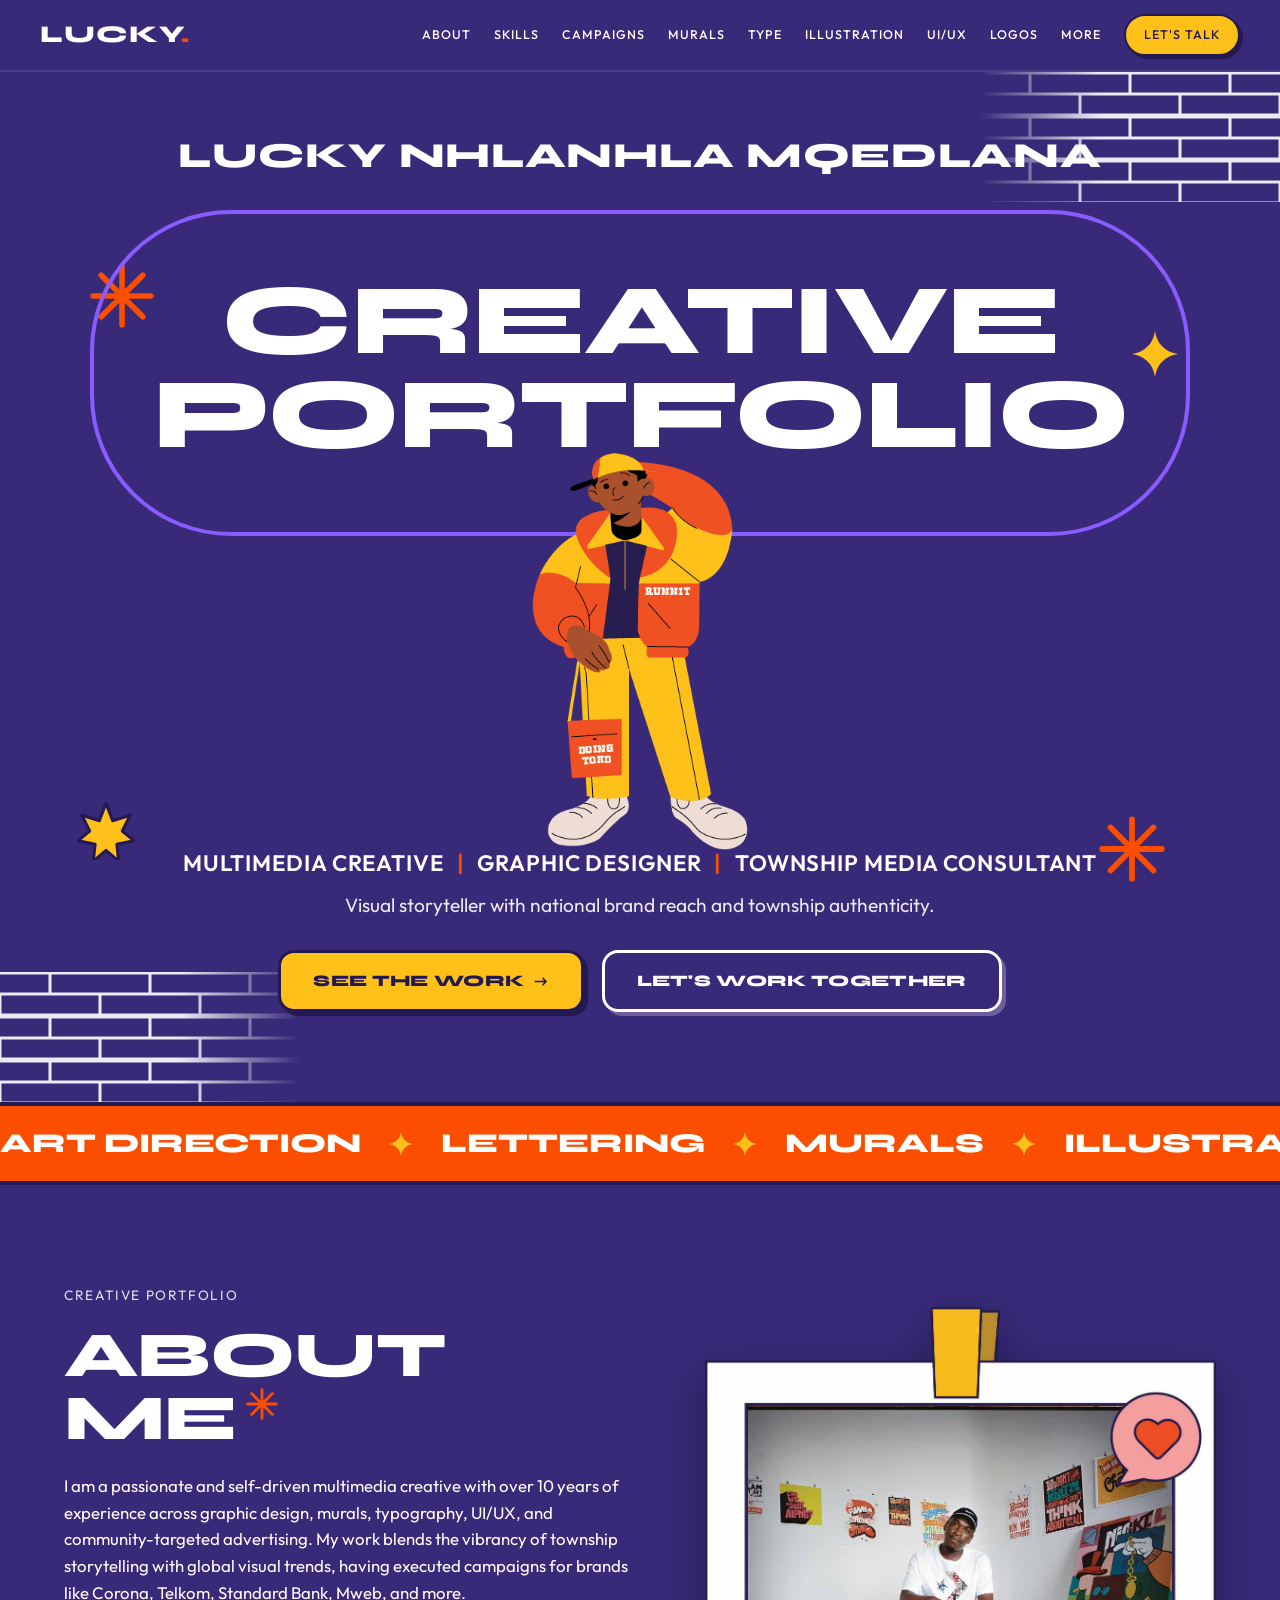
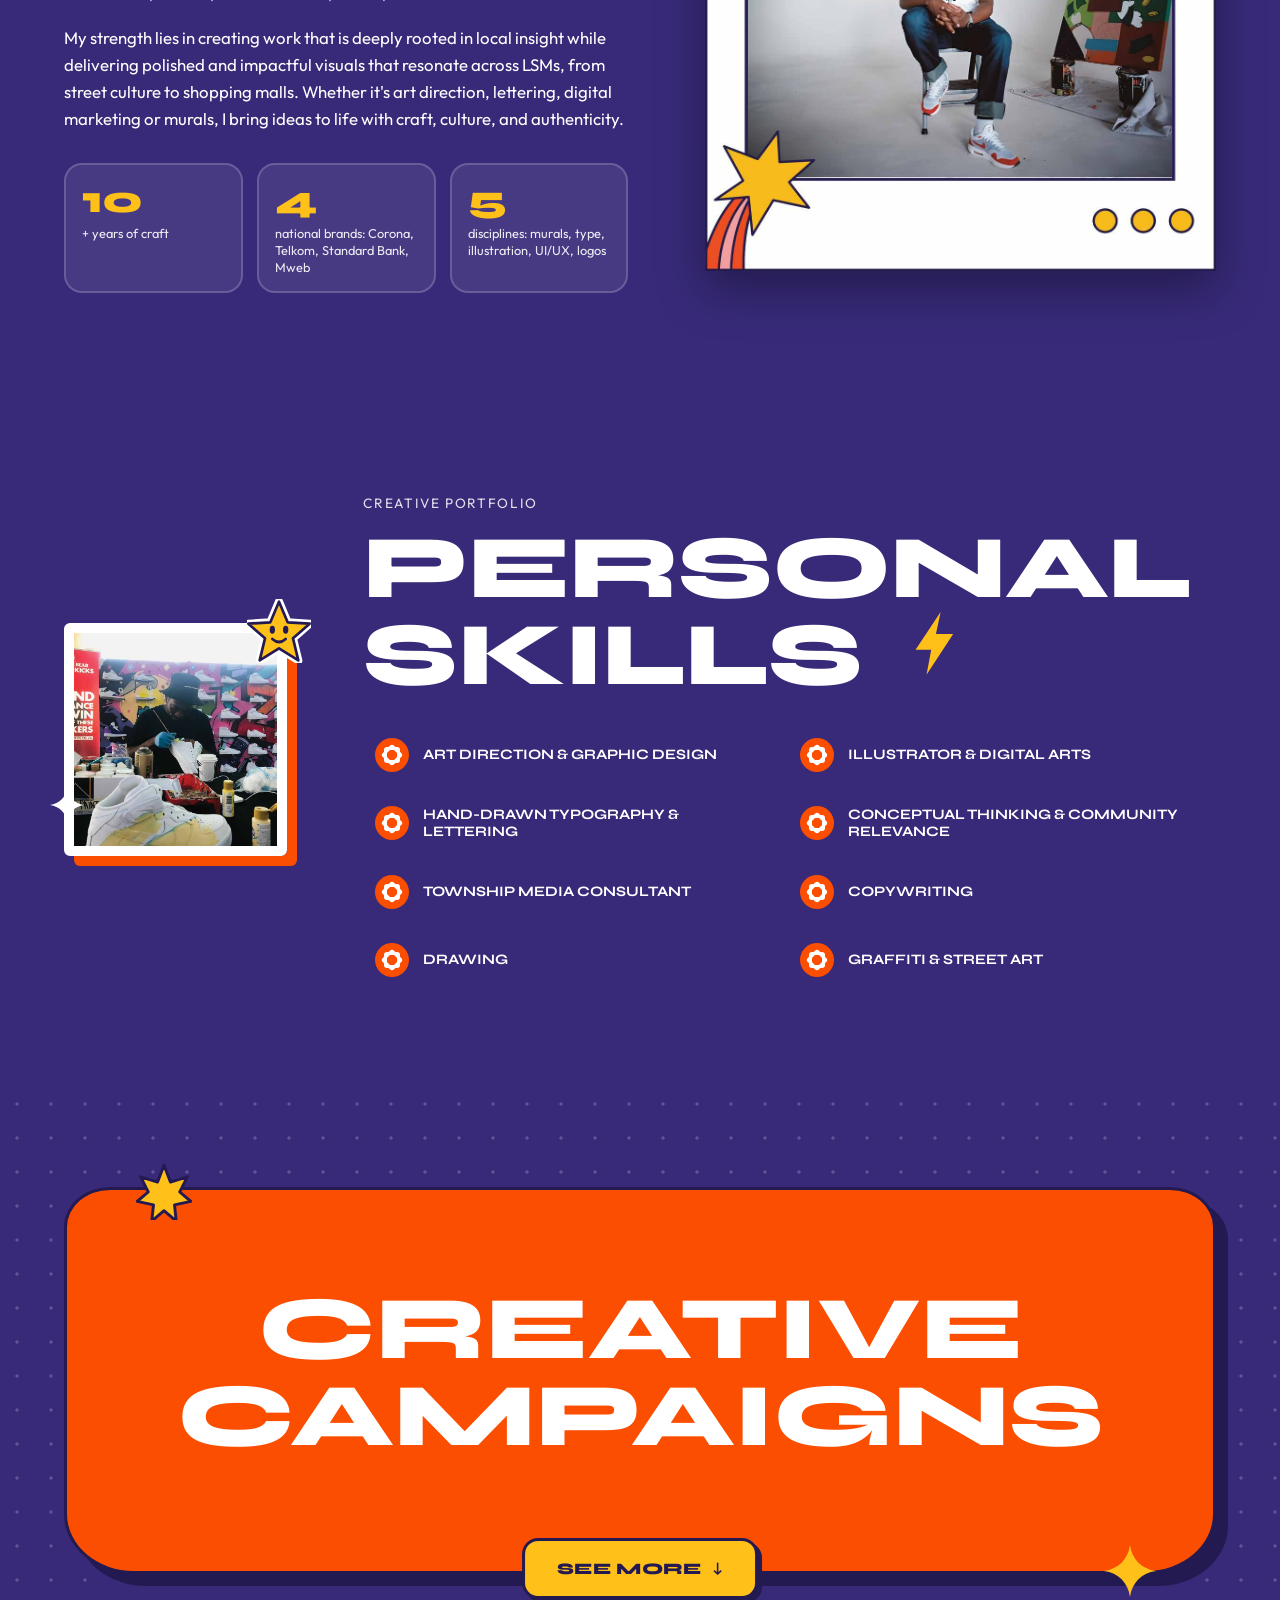
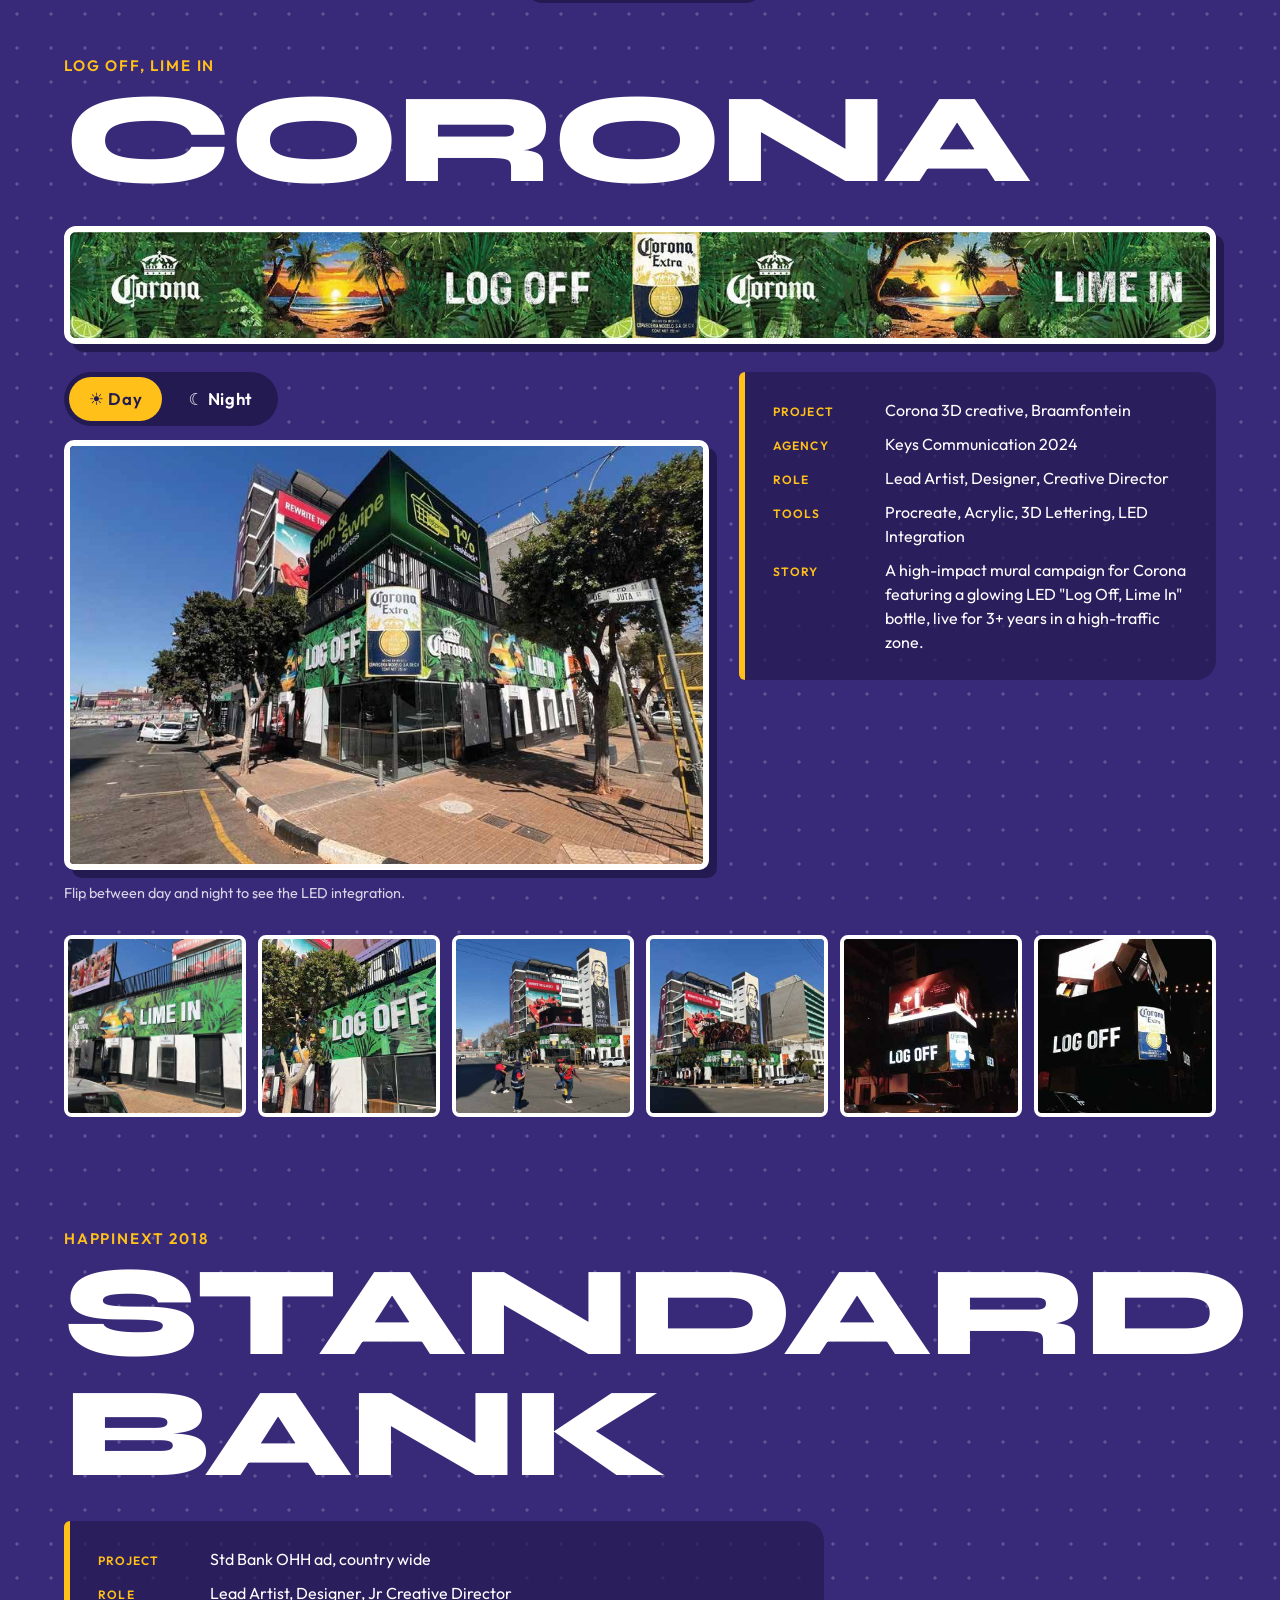
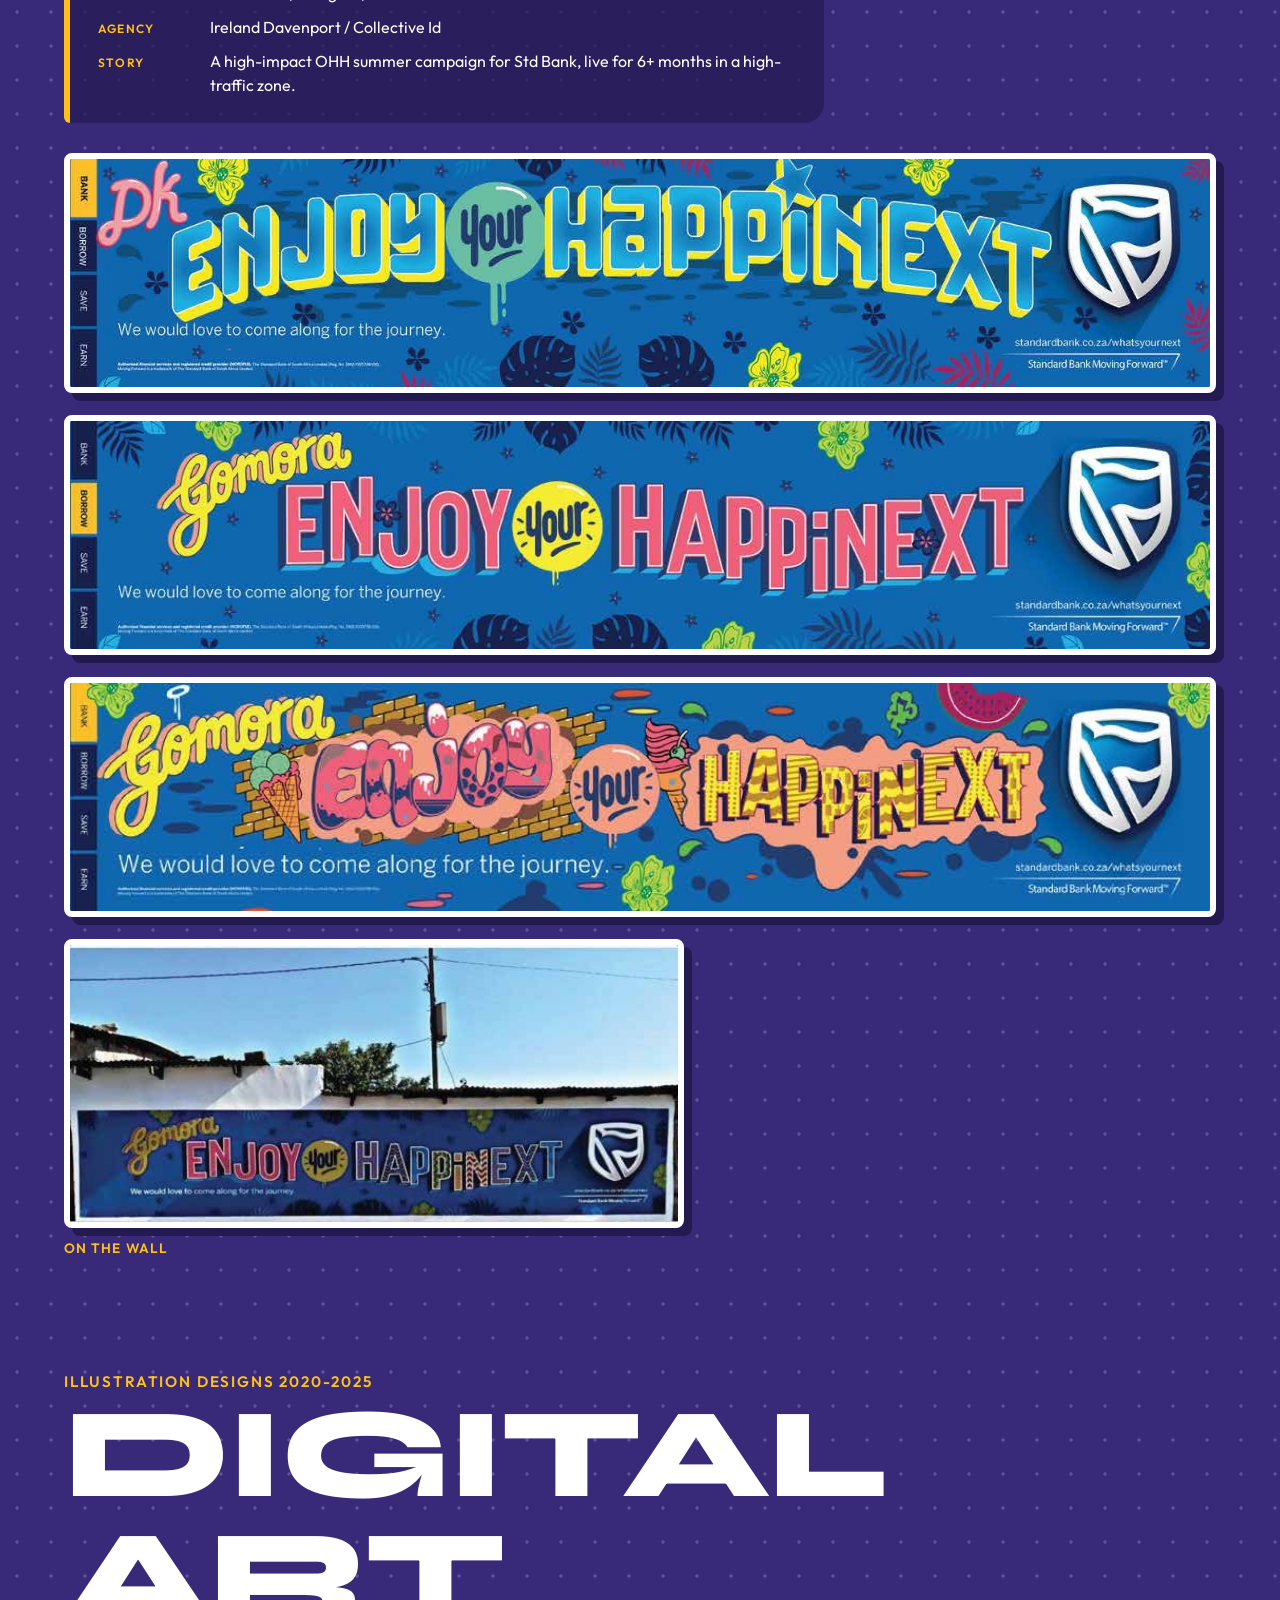
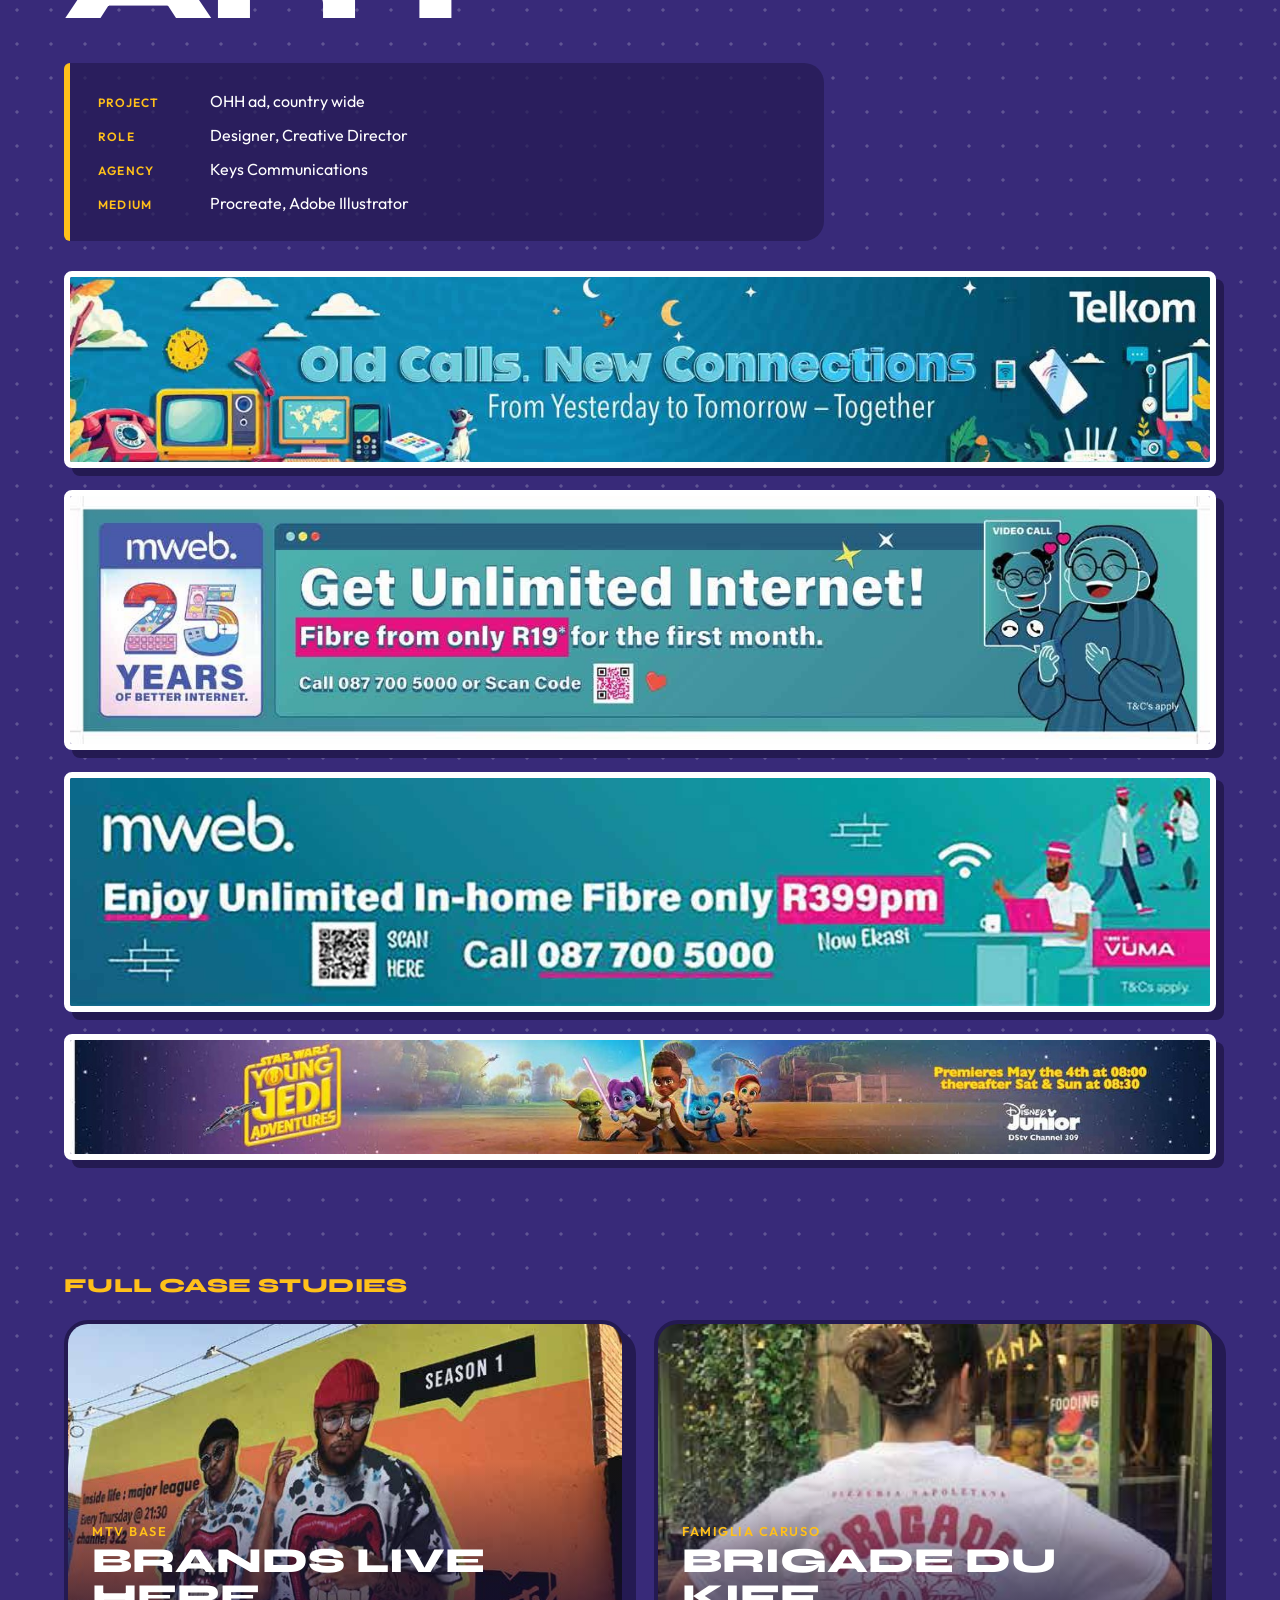
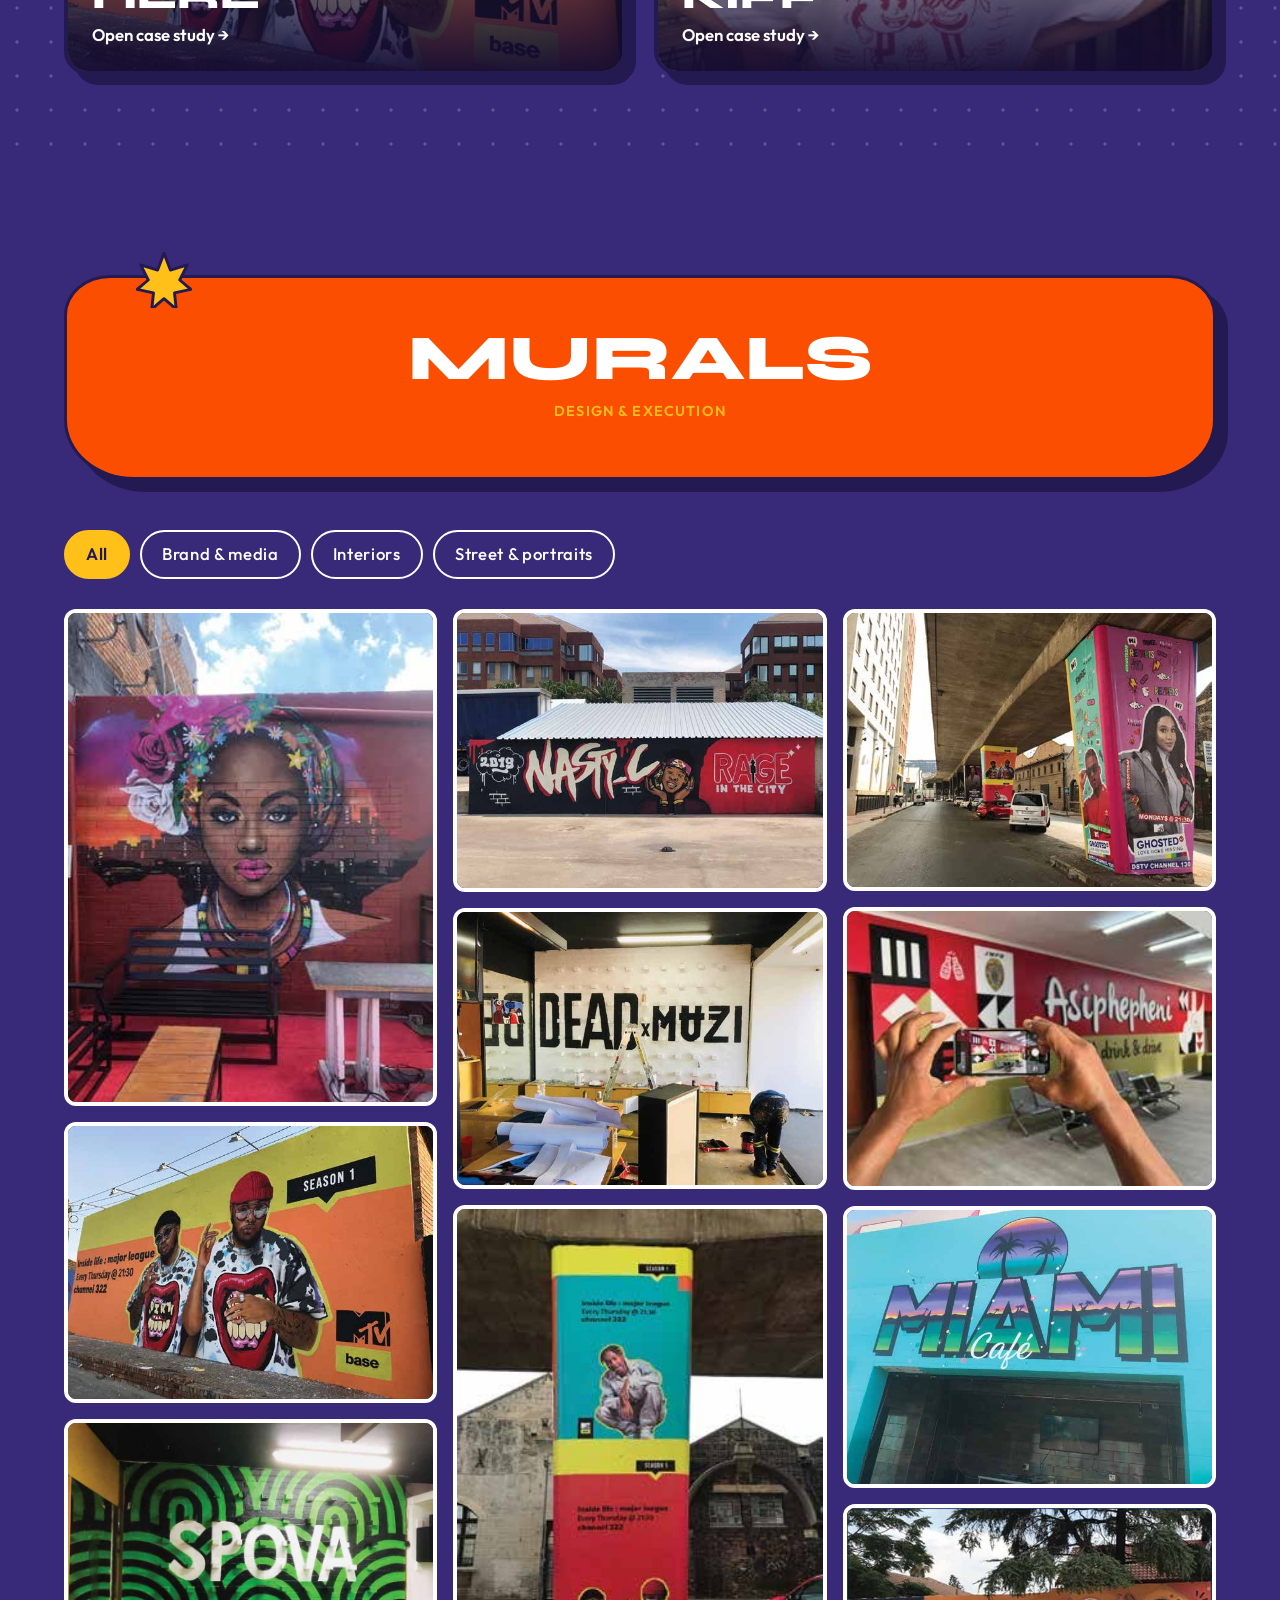
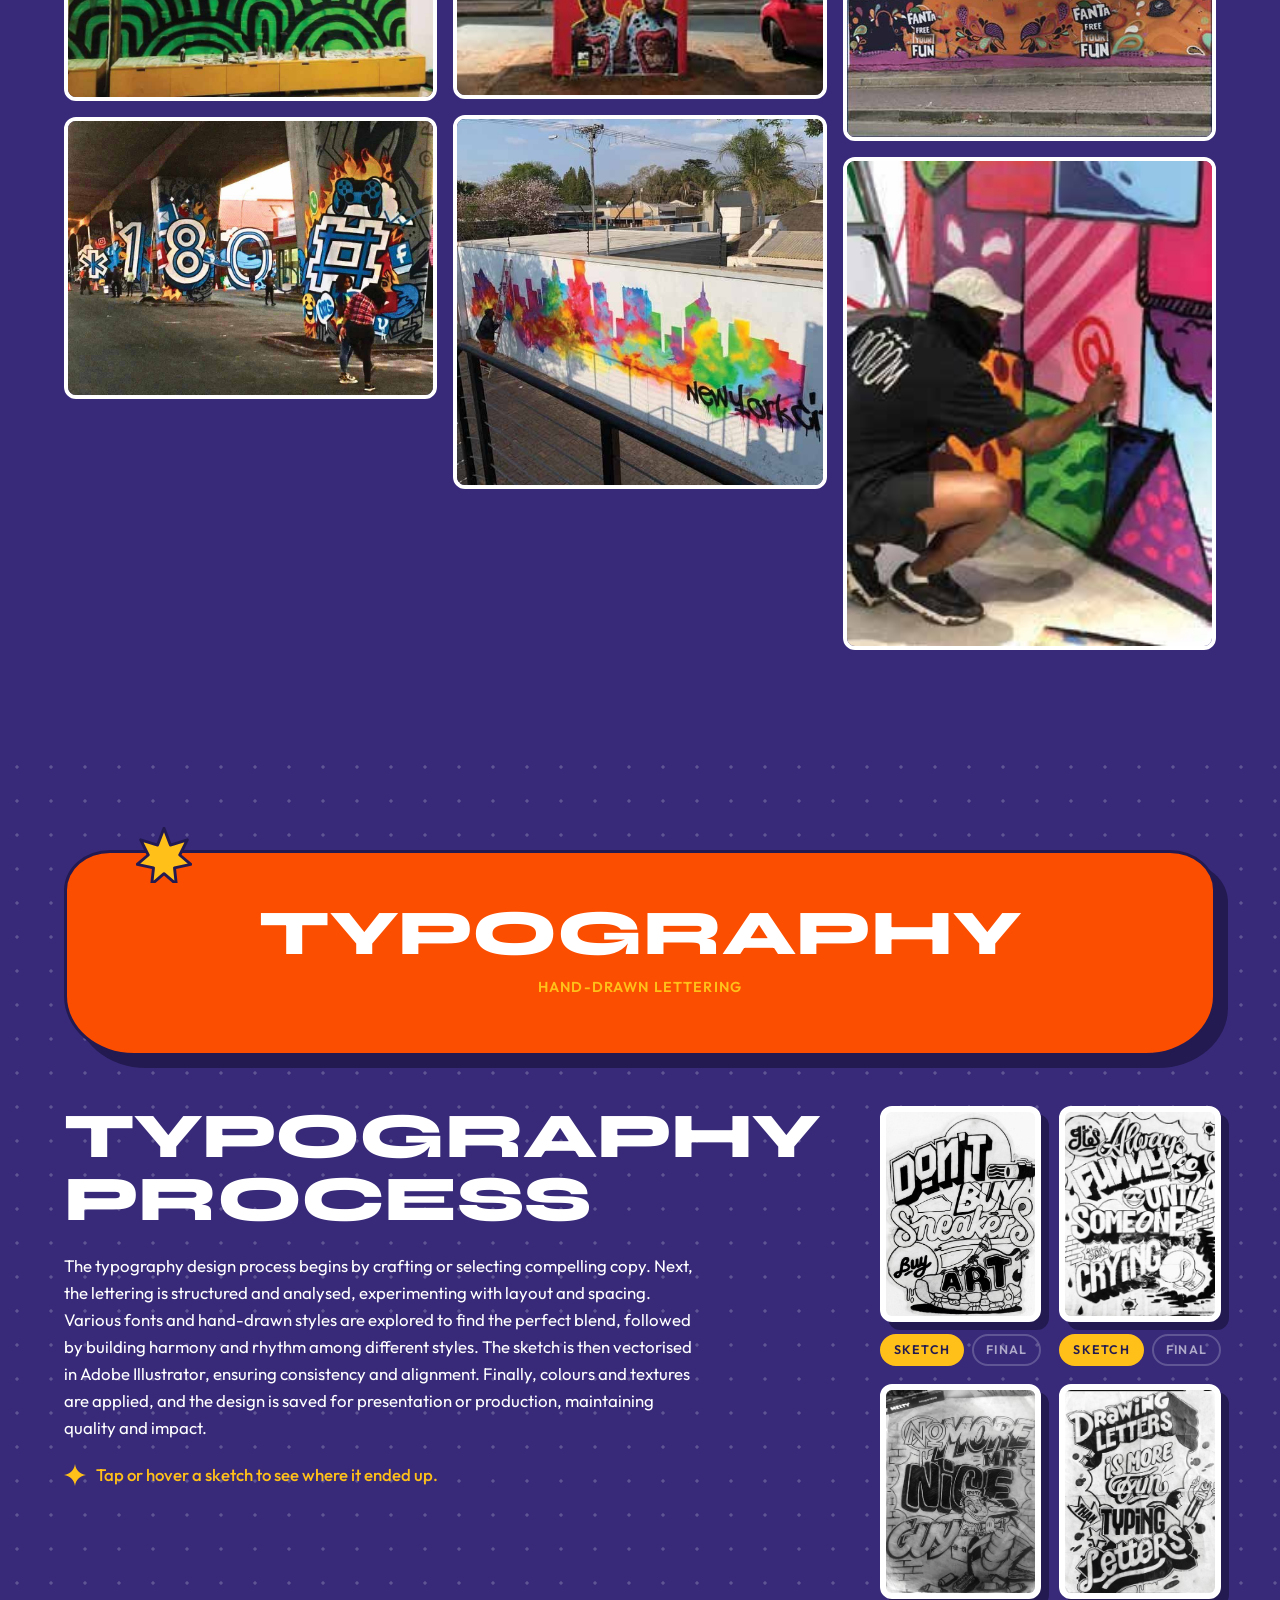
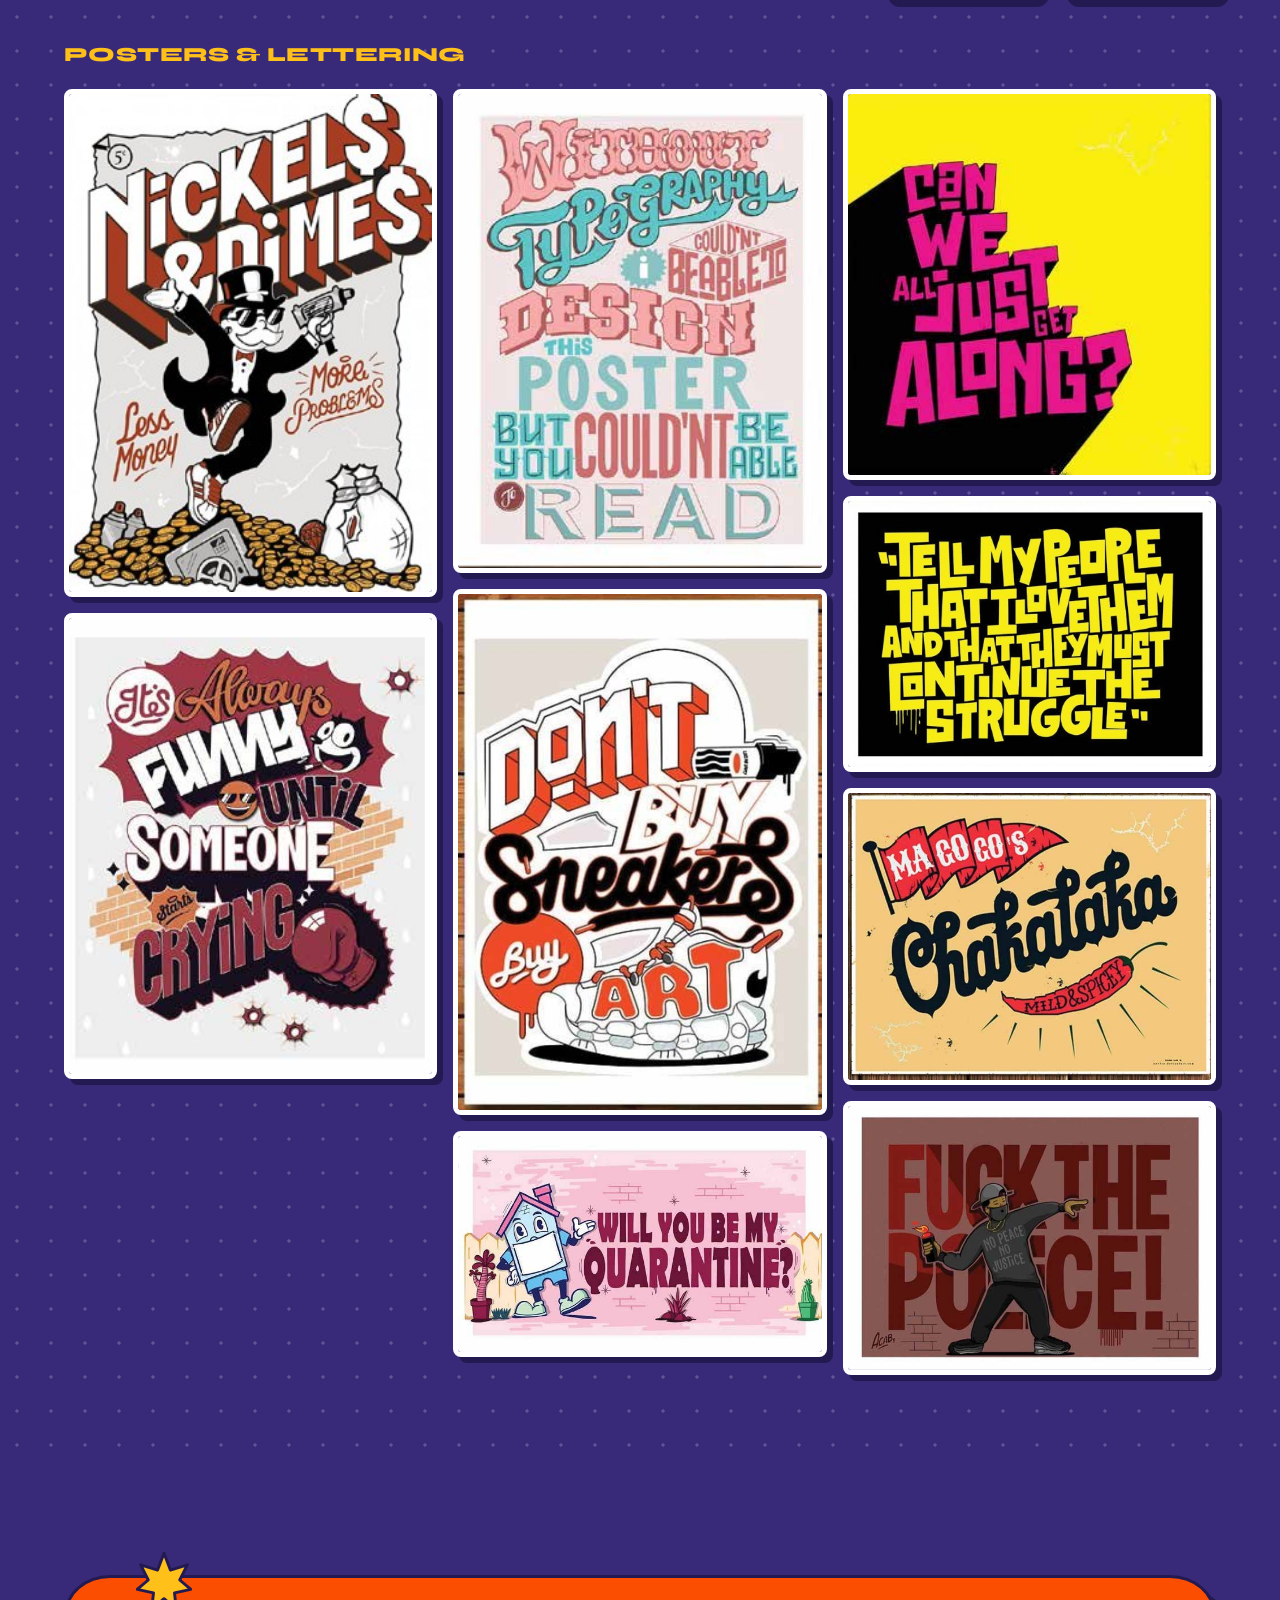
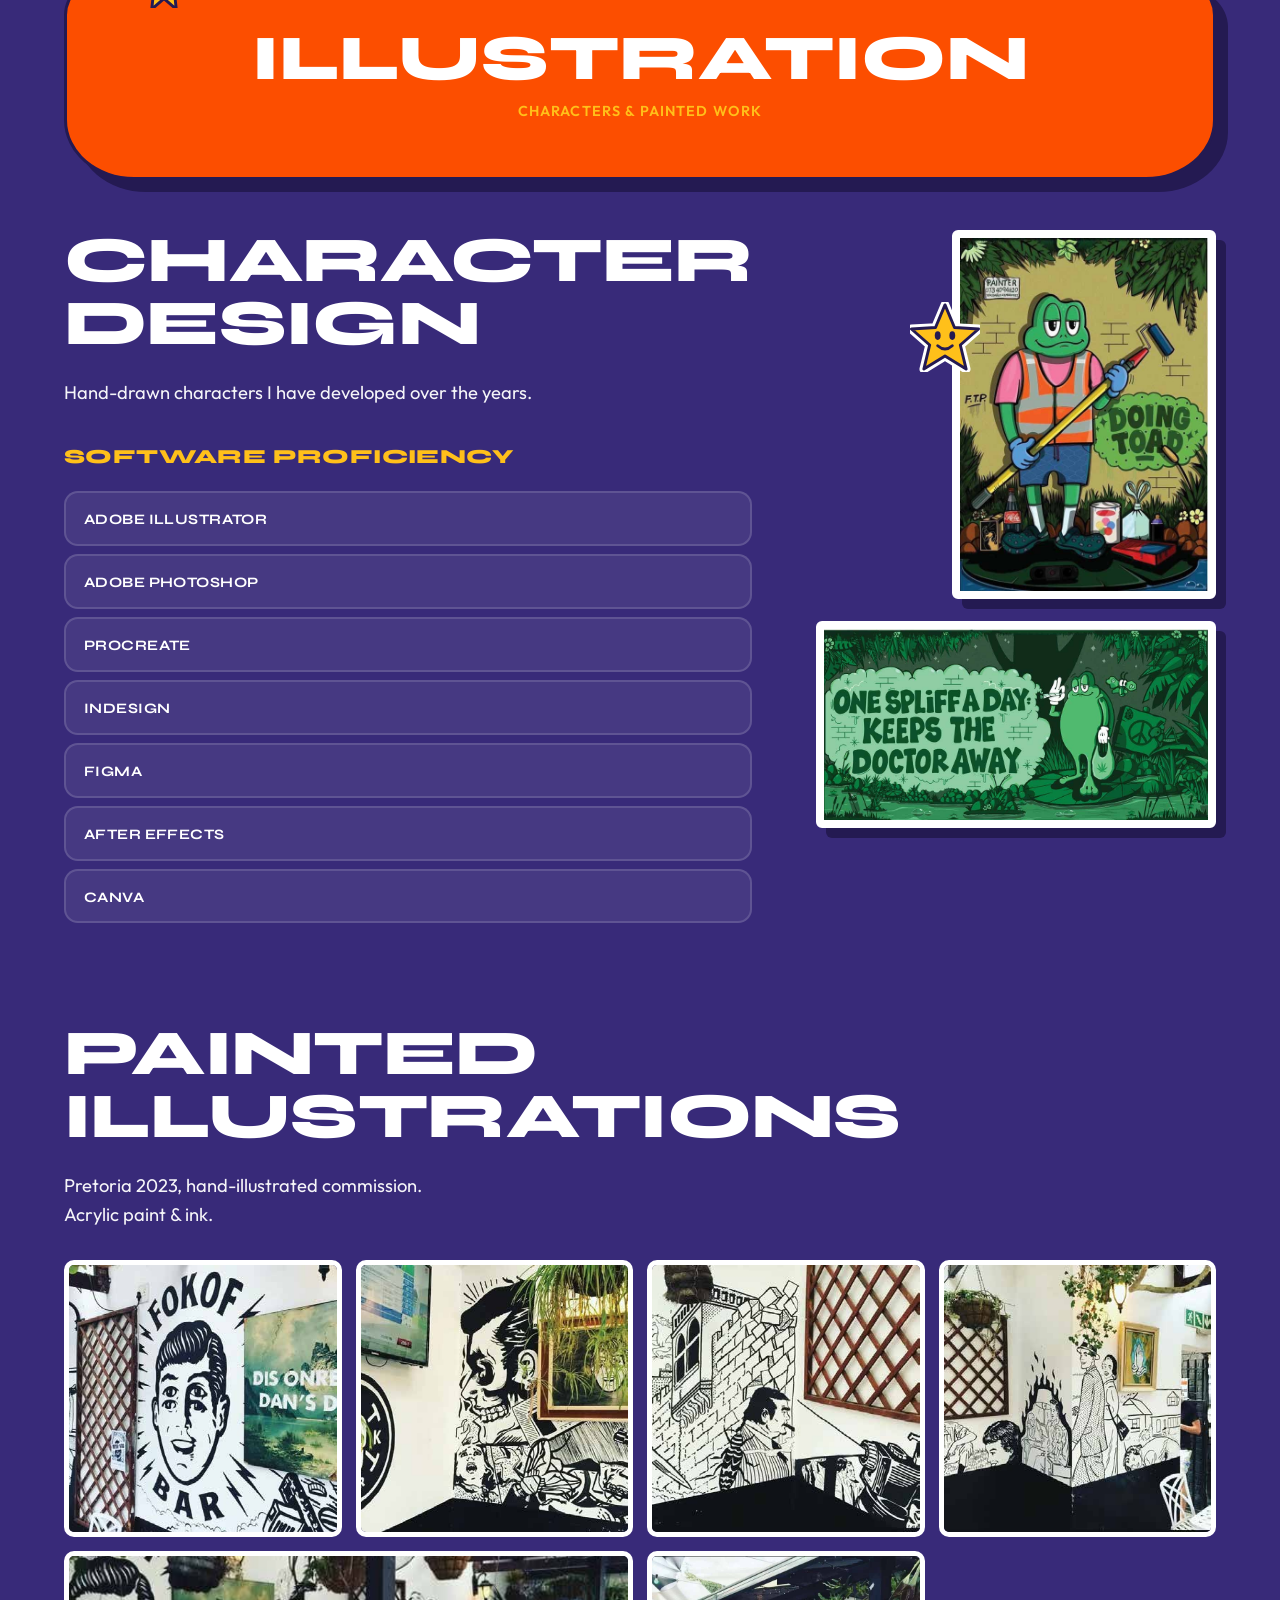
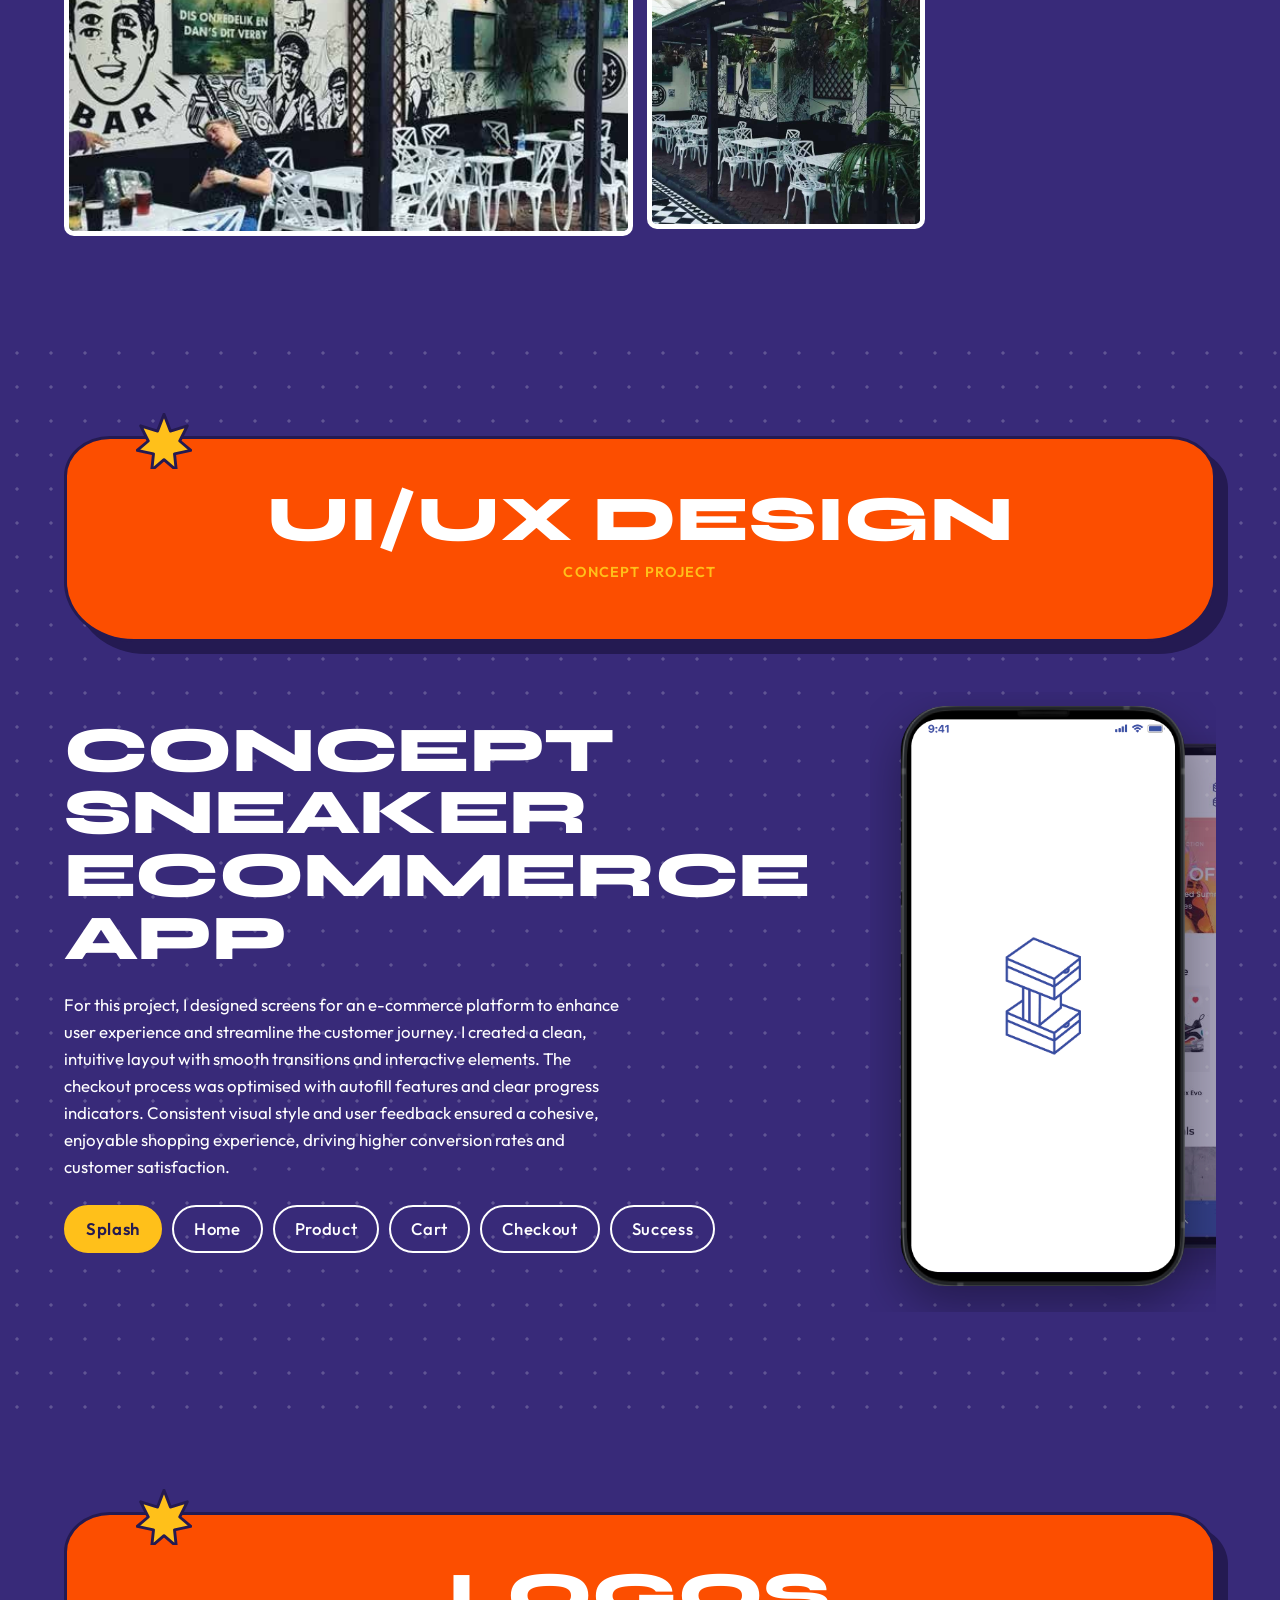
==== index.html @ 307e3714 "Lucky Portflio Redesign" ====
<!DOCTYPE html>
<html lang="en">
<head>
  <meta charset="UTF-8">
  <meta name="viewport" content="width=device-width, initial-scale=1.0">
  <title>Lucky Nhlanhla Mqedlana | Creative Portfolio</title>
  <meta name="description" content="Multimedia creative, graphic designer and township media consultant. Murals, lettering, illustration, UI/UX and national campaigns for Corona, Standard Bank, Telkom, Mweb and MTV Base.">
  <link rel="preconnect" href="https://fonts.googleapis.com">
  <link rel="preconnect" href="https://fonts.gstatic.com" crossorigin>
  <link href="https://fonts.googleapis.com/css2?family=Outfit:wght@300;400;500;600&family=Syne:wght@700;800&display=swap" rel="stylesheet">
  <link rel="stylesheet" href="style.css">
  <script src="script.js" defer></script>
</head>
<body>

  <!-- decorative shapes, reused with <use> -->
  <svg width="0" height="0" style="position:absolute" aria-hidden="true" focusable="false">
    <symbol id="i-spark" viewBox="0 0 40 40"><path d="M20 0c1.5 11 9 18.5 20 20-11 1.5-18.5 9-20 20-1.5-11-9-18.5-20-20C11 18.5 18.5 11 20 0Z"/></symbol>
    <symbol id="i-aster" viewBox="0 0 40 40"><path d="M20 2v36M2 20h36M7 7l26 26M33 7 7 33" fill="none" stroke="currentColor" stroke-width="3.5" stroke-linecap="round"/></symbol>
    <symbol id="i-burst" viewBox="0 0 48 48"><path d="m24 1 5.500 14.500L44 11l-6.500 13L47 32l-14 3 1.500 14L24 40l-10.500 9L15 35 1 32l9.500-8L4 11l14.500 4.500Z" stroke="#241a52" stroke-width="2.500" stroke-linejoin="round"/></symbol>
    <symbol id="i-star" viewBox="0 0 48 48">
      <polygon points="24,2 30.500,17.500 47,18.500 34.500,29.500 38.500,46 24,37 9.500,46 13.500,29.500 1,18.500 17.500,17.500" fill="#fff" stroke="#fff" stroke-width="6" stroke-linejoin="round"/>
      <polygon points="24,2 30.500,17.500 47,18.500 34.500,29.500 38.500,46 24,37 9.500,46 13.500,29.500 1,18.500 17.500,17.500" fill="#ffc01a" stroke="#241a52" stroke-width="2" stroke-linejoin="round"/>
      <ellipse cx="19" cy="23" rx="2" ry="3" fill="#241a52"/><ellipse cx="29" cy="23" rx="2" ry="3" fill="#241a52"/>
      <path d="M19 30q5 4.500 10 0" fill="none" stroke="#241a52" stroke-width="2" stroke-linecap="round"/>
    </symbol>
  </svg>

  <a class="skip" href="#about">Skip to content</a>

  <!-- NAV -->
  <header class="nav" id="nav">
    <a class="brand" href="#top" aria-label="Lucky Mqedlana, back to top">LUCKY<span>.</span></a>
    <button class="burger" type="button" aria-label="Menu" aria-expanded="false" aria-controls="menu"><span></span><span></span><span></span></button>
    <nav id="menu" class="menu" aria-label="Sections">
      <a href="#about">About</a>
      <a href="#skills">Skills</a>
      <a href="#campaigns">Campaigns</a>
      <a href="#murals">Murals</a>
      <a href="#typography">Type</a>
      <a href="#illustration">Illustration</a>
      <a href="#ui">UI/UX</a>
      <a href="#logos">Logos</a>
      <a href="#more">More</a>
      <a class="menu-cta" href="#contact">Let's talk</a>
    </nav>
  </header>

  <main>

    <!-- HERO -->
    <section class="hero bricks-bg" id="top">
      <svg class="deco d-aster" style="color:#fc4e00"><use href="#i-aster"/></svg>
      <svg class="deco d-spark" style="color:#ffc01a"><use href="#i-spark"/></svg>
      <svg class="deco d-burst" style="color:#ffc01a"><use href="#i-burst"/></svg>
      <svg class="deco d-aster2" style="color:#fc4e00"><use href="#i-aster"/></svg>

      <p class="hero-name">Lucky Nhlanhla Mqedlana</p>

      <div class="hero-pill">
        <h1>Creative<br>Portfolio</h1>
        <img width="285" height="526" class="hero-char" src="images/hero-character.png" alt="Illustrated character in a yellow and orange jacket">
      </div>

      <p class="hero-sub">Multimedia Creative <i>|</i> Graphic Designer <i>|</i> Township Media Consultant</p>
      <p class="hero-sub2">Visual storyteller with national brand reach and township authenticity.</p>
      <div class="hero-cta">
        <a class="btn btn-yellow" href="#campaigns">See the work <b>&rarr;</b></a>
        <a class="btn btn-ghost" href="#contact">Let's work together</a>
      </div>
    </section>

    <!-- MARQUEE -->
    <div class="marquee" aria-hidden="true">
      <div class="marquee-track">
        <span>Art direction</span><svg><use href="#i-spark"/></svg>
        <span>Lettering</span><svg><use href="#i-spark"/></svg>
        <span>Murals</span><svg><use href="#i-spark"/></svg>
        <span>Illustration</span><svg><use href="#i-spark"/></svg>
        <span>UI/UX</span><svg><use href="#i-spark"/></svg>
        <span>Graffiti &amp; street art</span><svg><use href="#i-spark"/></svg>
        <span>Copywriting</span><svg><use href="#i-spark"/></svg>
        <span>Art direction</span><svg><use href="#i-spark"/></svg>
        <span>Lettering</span><svg><use href="#i-spark"/></svg>
        <span>Murals</span><svg><use href="#i-spark"/></svg>
        <span>Illustration</span><svg><use href="#i-spark"/></svg>
        <span>UI/UX</span><svg><use href="#i-spark"/></svg>
        <span>Graffiti &amp; street art</span><svg><use href="#i-spark"/></svg>
        <span>Copywriting</span><svg><use href="#i-spark"/></svg>
      </div>
    </div>

    <!-- ABOUT -->
    <section class="section about" id="about">
      <div class="wrap about-grid">
        <div class="about-text reveal-item">
          <p class="eyebrow">Creative portfolio</p>
          <h2 class="title">About me<svg class="inline-deco"><use href="#i-aster"/></svg></h2>
          <p>I am a passionate and self-driven multimedia creative with over 10 years of experience across graphic design, murals, typography, UI/UX, and community-targeted advertising. My work blends the vibrancy of township storytelling with global visual trends, having executed campaigns for brands like Corona, Telkom, Standard Bank, Mweb, and more.</p>
          <p>My strength lies in creating work that is deeply rooted in local insight while delivering polished and impactful visuals that resonate across LSMs, from street culture to shopping malls. Whether it's art direction, lettering, digital marketing or murals, I bring ideas to life with craft, culture, and authenticity.</p>

          <ul class="stats">
            <li><b data-count="10">10</b><span>+ years of craft</span></li>
            <li><b>4</b><span>national brands: Corona, Telkom, Standard Bank, Mweb</span></li>
            <li><b>5</b><span>disciplines: murals, type, illustration, UI/UX, logos</span></li>
          </ul>
        </div>

        <figure class="polaroid reveal-item">
          <img width="1058" height="785" class="polaroid-photo zoom" src="images/about-portrait.jpg" alt="Lucky seated in his studio with lettering posters on the wall">
          <img width="1087" height="1200" class="polaroid-frame" src="images/about-frame.png" alt="">
        </figure>
      </div>
    </section>

    <!-- SKILLS -->
    <section class="section skills" id="skills">
      <div class="wrap skills-grid">
        <figure class="skills-photo reveal-item">
          <img width="991" height="743" class="zoom" src="images/skills-painting.jpg" alt="Lucky hand-painting a sneaker at a live activation">
          <svg class="deco s1" style="color:#ffc01a"><use href="#i-star"/></svg>
          <svg class="deco s2" style="color:#fff"><use href="#i-spark"/></svg>
        </figure>

        <div class="reveal-item">
          <p class="eyebrow">Creative portfolio</p>
          <h2 class="title big">Personal<br>skills <svg class="inline-deco bolt" viewBox="0 0 40 40"><path d="M24 0 8 24h10l-3 16 17-26H21Z" fill="#ffc01a"/></svg></h2>
          <ul class="skill-list">
            <li><span class="dot"></span>Art direction &amp; graphic design</li>
            <li><span class="dot"></span>Illustrator &amp; digital arts</li>
            <li><span class="dot"></span>Hand-drawn typography &amp; lettering</li>
            <li><span class="dot"></span>Conceptual thinking &amp; community relevance</li>
            <li><span class="dot"></span>Township media consultant</li>
            <li><span class="dot"></span>Copywriting</li>
            <li><span class="dot"></span>Drawing</li>
            <li><span class="dot"></span>Graffiti &amp; street art</li>
          </ul>
        </div>
      </div>
    </section>

    <!-- CAMPAIGNS -->
    <section class="section campaigns dots-bg" id="campaigns">
      <div class="wrap">
        <div class="banner reveal-item">
          <svg class="deco b1" style="color:#ffc01a"><use href="#i-burst"/></svg>
          <h2>Creative<br>campaigns</h2>
          <a class="btn btn-yellow" href="#corona">See more <b>&darr;</b></a>
          <svg class="deco b2" style="color:#ffc01a"><use href="#i-spark"/></svg>
        </div>

        <!-- CORONA -->
        <article class="case" id="corona" data-group="corona">
          <div class="case-head reveal-item">
            <p class="kicker">Log off, lime in</p>
            <h3 class="case-title">Corona</h3>
          </div>

          <figure class="strip reveal-item"><img width="1600" height="148" class="zoom" src="images/corona-banner.jpg" alt="Corona 'Log off, Lime in' mural artwork"></figure>

          <div class="case-body">
            <div class="daynight reveal-item">
              <div class="dn-controls" role="group" aria-label="Time of day">
                <button type="button" class="dn-btn active" data-mode="day" aria-pressed="true">&#9728; Day</button>
                <button type="button" class="dn-btn" data-mode="night" aria-pressed="false">&#9790; Night</button>
              </div>
              <div class="dn-stage">
                <img width="800" height="600" class="dn-img on zoom" data-mode="day" src="images/corona-day-corner.jpg" alt="Corona wrap on the Braamfontein corner by day">
                <img width="1067" height="550" class="dn-img zoom" data-mode="night" src="images/corona-night.jpg" alt="The same corner at night with the glowing LED bottle">
              </div>
              <p class="dn-hint">Flip between day and night to see the LED integration.</p>
            </div>

            <dl class="meta reveal-item">
              <dt>Project</dt><dd>Corona 3D creative, Braamfontein</dd>
              <dt>Agency</dt><dd>Keys Communication 2024</dd>
              <dt>Role</dt><dd>Lead Artist, Designer, Creative Director</dd>
              <dt>Tools</dt><dd>Procreate, Acrylic, 3D Lettering, LED Integration</dd>
              <dt>Story</dt><dd>A high-impact mural campaign for Corona featuring a glowing LED "Log Off, Lime In" bottle, live for 3+ years in a high-traffic zone.</dd>
            </dl>
          </div>

          <div class="thumbs reveal-item">
            <img width="509" height="382" class="zoom" src="images/corona-lime-in.jpg" alt="Lime In wall detail">
            <img width="349" height="263" class="zoom" src="images/corona-log-off.jpg" alt="Log Off wall detail">
            <img width="640" height="480" class="zoom" src="images/corona-street.jpg" alt="Street view of the Corona building">
            <img width="348" height="261" class="zoom" src="images/corona-corner.jpg" alt="Corona corner from across the street">
            <img width="310" height="404" class="zoom" src="images/corona-led-1.jpg" alt="LED screen at night, Log Off">
            <img width="300" height="400" class="zoom" src="images/corona-led-2.jpg" alt="LED corner at night with Corona Extra bottle">
          </div>
        </article>

        <!-- STANDARD BANK -->
        <article class="case" id="standard-bank" data-group="standard-bank">
          <div class="case-head reveal-item">
            <p class="kicker">HappiNext 2018</p>
            <h3 class="case-title">Standard Bank</h3>
          </div>
          <dl class="meta meta-wide reveal-item">
            <dt>Project</dt><dd>Std Bank OHH ad, country wide</dd>
            <dt>Role</dt><dd>Lead Artist, Designer, Jr Creative Director</dd>
            <dt>Agency</dt><dd>Ireland Davenport / Collective Id</dd>
            <dt>Story</dt><dd>A high-impact OHH summer campaign for Std Bank, live for 6+ months in a high-traffic zone.</dd>
          </dl>
          <div class="stack">
            <figure class="reveal-item"><img width="1418" height="284" class="zoom" src="images/sb-2.jpg" alt="Enjoy your HappiNext, Dk edition"></figure>
            <figure class="reveal-item"><img width="1236" height="247" class="zoom" src="images/sb-1.jpg" alt="Enjoy your HappiNext, Gomora edition"></figure>
            <figure class="reveal-item"><img width="1081" height="216" class="zoom" src="images/sb-3.jpg" alt="Enjoy your HappiNext, ice cream lettering"></figure>
            <figure class="reveal-item wall"><img width="576" height="263" class="zoom" src="images/sb-wall.jpg" alt="The artwork painted on a township wall"><figcaption>On the wall</figcaption></figure>
          </div>
        </article>

        <!-- DIGITAL ART -->
        <article class="case" id="digital-art" data-group="digital-art">
          <div class="case-head reveal-item">
            <p class="kicker">Illustration designs 2020-2025</p>
            <h3 class="case-title">Digital art</h3>
          </div>
          <dl class="meta meta-wide reveal-item">
            <dt>Project</dt><dd>OHH ad, country wide</dd>
            <dt>Role</dt><dd>Designer, Creative Director</dd>
            <dt>Agency</dt><dd>Keys Communications</dd>
            <dt>Medium</dt><dd>Procreate, Adobe Illustrator</dd>
          </dl>
          <div class="stack">
            <figure class="reveal-item"><img width="1387" height="224" class="zoom" src="images/da-telkom.jpg" alt="Telkom: Old Calls. New Connections"></figure>
            <figure class="reveal-item"><img width="1347" height="294" class="zoom" src="images/da-mweb-25.jpg" alt="Mweb 25 years: Get Unlimited Internet"></figure>
            <figure class="reveal-item"><img width="1355" height="271" class="zoom" src="images/da-mweb-399.jpg" alt="Mweb: Enjoy Unlimited In-home Fibre"></figure>
            <figure class="reveal-item"><img width="1600" height="160" class="zoom" src="images/da-jedi.jpg" alt="Star Wars Young Jedi Adventures on Disney Junior"></figure>
          </div>
        </article>

        <!-- CASE STUDY PAGES -->
        <div class="studies" id="case-studies">
          <h3 class="mini-title reveal-item">Full case studies</h3>
          <div class="studies-grid">
            <a class="study reveal-item" href="case-studies/brands-live-here/index.html">
              <img width="574" height="430" src="images/m-mtv-season1.jpg" alt="Inside Life: Major League mural for MTV Base">
              <span class="study-body"><small>MTV Base</small><b>Brands Live Here</b><em>Open case study &rarr;</em></span>
            </a>
            <a class="study reveal-item" href="case-studies/famiglia-caruso/index.html">
              <img width="353" height="472" src="images/misc-brigade-back.jpg" alt="Brigade du Kiff T-shirt design for Famiglia Caruso">
              <span class="study-body"><small>Famiglia Caruso</small><b>Brigade du Kiff</b><em>Open case study &rarr;</em></span>
            </a>
          </div>
        </div>
      </div>
    </section>

    <!-- MURALS -->
    <section class="section murals" id="murals" data-group="murals">
      <div class="wrap">
        <div class="banner banner-sm reveal-item">
          <svg class="deco b1" style="color:#ffc01a"><use href="#i-burst"/></svg>
          <h2>Murals</h2>
          <p class="banner-sub">Design &amp; execution</p>
        </div>

        <div class="filters reveal-item" role="group" aria-label="Filter murals">
          <button type="button" class="chip-btn active" data-filter="all">All</button>
          <button type="button" class="chip-btn" data-filter="brand">Brand &amp; media</button>
          <button type="button" class="chip-btn" data-filter="interior">Interiors</button>
          <button type="button" class="chip-btn" data-filter="street">Street &amp; portraits</button>
        </div>

        <div class="masonry">
          <figure data-cat="street"><img width="324" height="433" class="zoom" src="images/m-portrait.jpg" alt="Portrait mural of a woman with a floral headwrap"><figcaption>Portrait mural</figcaption></figure>
          <figure data-cat="brand"><img width="574" height="430" class="zoom" src="images/m-mtv-season1.jpg" alt="Inside Life: Major League mural for MTV Base"><figcaption>MTV Base, Inside Life</figcaption></figure>
          <figure data-cat="interior"><img width="768" height="576" class="zoom" src="images/m-spova.jpg" alt="SPOVA wall, green arch pattern"><figcaption>SPOVA</figcaption></figure>
          <figure data-cat="street"><img width="1024" height="768" class="zoom" src="images/m-180.jpg" alt="*180# pillar mural under a highway"><figcaption>*180#, pillar mural</figcaption></figure>
          <figure data-cat="brand"><img width="582" height="437" class="zoom" src="images/m-nastyc.jpg" alt="Nasty C, Rage in the City mural 2019"><figcaption>Nasty C, Rage in the City</figcaption></figure>
          <figure data-cat="interior"><img width="591" height="443" class="zoom" src="images/m-deadmuzi.jpg" alt="DEAD x MUZI wall being painted"><figcaption>Dead x Muzi</figcaption></figure>
          <figure data-cat="brand"><img width="285" height="379" class="zoom" src="images/m-mtv-pillar.jpg" alt="MTV Base pillar wrap"><figcaption>MTV Base pillar wrap</figcaption></figure>
          <figure data-cat="street"><img width="576" height="576" class="zoom" src="images/m-newyork.jpg" alt="Colourful New York City skyline mural"><figcaption>New York City skyline</figcaption></figure>
          <figure data-cat="brand"><img width="542" height="406" class="zoom" src="images/m-ghosted-pillar.jpg" alt="Ghosted AF pillar wrap"><figcaption>Ghosted AF pillar wrap</figcaption></figure>
          <figure data-cat="interior"><img width="295" height="222" class="zoom" src="images/m-asiphepheni.jpg" alt="Asiphepheni interior mural being photographed on a phone"><figcaption>Asiphepheni</figcaption></figure>
          <figure data-cat="interior"><img width="602" height="451" class="zoom" src="images/m-miami.jpg" alt="Miami Cafe lettering with a sunset palm gradient"><figcaption>Miami Cafe</figcaption></figure>
          <figure data-cat="brand"><img width="561" height="352" class="zoom" src="images/m-fanta.jpg" alt="Fanta, Free your fun wall mural"><figcaption>Fanta, Free your fun</figcaption></figure>
          <figure data-cat="street"><img width="219" height="291" class="zoom" src="images/m-spraying.jpg" alt="Lucky spray painting a colourful geometric wall"><figcaption>On site</figcaption></figure>
        </div>
      </div>
    </section>

    <!-- TYPOGRAPHY -->
    <section class="section type dots-bg" id="typography" data-group="typography">
      <div class="wrap">
        <div class="banner banner-sm reveal-item">
          <svg class="deco b1" style="color:#ffc01a"><use href="#i-burst"/></svg>
          <h2>Typography</h2>
          <p class="banner-sub">Hand-drawn lettering</p>
        </div>

        <div class="type-intro">
          <div class="reveal-item">
            <h3 class="title">Typography<br>process</h3>
            <p>The typography design process begins by crafting or selecting compelling copy. Next, the lettering is structured and analysed, experimenting with layout and spacing. Various fonts and hand-drawn styles are explored to find the perfect blend, followed by building harmony and rhythm among different styles. The sketch is then vectorised in Adobe Illustrator, ensuring consistency and alignment. Finally, colours and textures are applied, and the design is saved for presentation or production, maintaining quality and impact.</p>
            <p class="hint"><svg class="hint-ico"><use href="#i-spark"/></svg> Tap or hover a sketch to see where it ended up.</p>
          </div>

          <div class="flips">
            <button type="button" class="flip reveal-item" aria-pressed="false" aria-label="Don't buy sneakers, buy art: switch between sketch and final">
              <span class="flip-in">
                <img width="540" height="675" class="front" src="images/t-sketch-sneakers.jpg" alt="Pencil sketch of the Don't buy sneakers lettering">
                <img width="402" height="571" class="back" src="images/p-sneakers.jpg" alt="Finished Don't buy sneakers, buy art poster">
              </span>
              <span class="flip-label"><i>Sketch</i><i>Final</i></span>
            </button>
            <button type="button" class="flip reveal-item" aria-pressed="false" aria-label="It's always funny until someone starts crying: switch between sketch and final">
              <span class="flip-in">
                <img width="404" height="478" class="front" src="images/t-sketch-funny.jpg" alt="Pencil sketch of the It's always funny lettering">
                <img width="302" height="379" class="back" src="images/p-funny.jpg" alt="Finished It's always funny until someone starts crying poster">
              </span>
              <span class="flip-label"><i>Sketch</i><i>Final</i></span>
            </button>
            <figure class="sketch reveal-item"><img width="403" height="493" class="zoom" src="images/t-sketch-nice-guy.jpg" alt="Sketch of the No more Mr Nice Guy lettering"></figure>
            <figure class="sketch reveal-item"><img width="394" height="503" class="zoom" src="images/t-sketch-letters.jpg" alt="Sketch of the Drawing letters is more fun than typing letters lettering"></figure>
          </div>
        </div>

        <h3 class="mini-title reveal-item">Posters &amp; lettering</h3>
        <div class="posters">
          <figure class="reveal-item"><img width="272" height="373" class="zoom" src="images/p-nickels.jpg" alt="Nickels and Dimes poster with a top-hatted character"></figure>
          <figure class="reveal-item"><img width="302" height="379" class="zoom" src="images/p-funny.jpg" alt="It's always funny until someone starts crying poster"></figure>
          <figure class="reveal-item"><img width="304" height="396" class="zoom" src="images/p-without-type.jpg" alt="Without typography I couldn't be able to design this poster"></figure>
          <figure class="reveal-item"><img width="402" height="571" class="zoom" src="images/p-sneakers.jpg" alt="Don't buy sneakers, buy art poster"></figure>
          <figure class="reveal-item wide"><img width="629" height="375" class="zoom" src="images/p-quarantine.jpg" alt="Will you be my quarantine? illustrated house character"></figure>
          <figure class="reveal-item"><img width="358" height="375" class="zoom" src="images/p-get-along.jpg" alt="Can we all just get along? pink lettering on yellow"></figure>
          <figure class="reveal-item wide"><img width="520" height="381" class="zoom" src="images/p-tell-my-people.jpg" alt="Tell my people that I love them and that they must continue the struggle"></figure>
          <figure class="reveal-item wide"><img width="642" height="507" class="zoom" src="images/p-chakalaka.jpg" alt="Ma Go Go's Chakalaka, mild and spicey"></figure>
          <figure class="reveal-item wide"><img width="642" height="466" class="zoom" src="images/p-police.jpg" alt="Protest poster with a masked figure throwing a flaming bottle"></figure>
        </div>
      </div>
    </section>

    <!-- ILLUSTRATION -->
    <section class="section illus" id="illustration" data-group="illustration">
      <div class="wrap">
        <div class="banner banner-sm reveal-item">
          <svg class="deco b1" style="color:#ffc01a"><use href="#i-burst"/></svg>
          <h2>Illustration</h2>
          <p class="banner-sub">Characters &amp; painted work</p>
        </div>

        <div class="char-grid">
          <div class="char-text reveal-item">
            <h3 class="title">Character<br>design</h3>
            <p class="lead">Hand-drawn characters I have developed over the years.</p>

            <h4 class="mini-title">Software proficiency</h4>
            <ul class="soft">
              <li tabindex="0"><b>Adobe Illustrator</b><span>Vector design, brand systems, campaign assets</span></li>
              <li tabindex="0"><b>Adobe Photoshop</b><span>Image editing, mockups, layout compositions</span></li>
              <li tabindex="0"><b>Procreate</b><span>Digital illustration, mural planning, concept sketching</span></li>
              <li tabindex="0"><b>InDesign</b><span>Portfolio layout, print design, structured visual docs</span></li>
              <li tabindex="0"><b>Figma</b><span>UI/UX prototyping, collaborative web/app design workflows</span></li>
              <li tabindex="0"><b>After Effects</b><span>Motion graphics, animated visuals, storyboarding</span></li>
              <li tabindex="0"><b>Canva</b><span>Quick content creation, social media templates</span></li>
            </ul>
          </div>

          <div class="char-art">
            <figure class="reveal-item toad-1"><img width="540" height="768" class="zoom" src="images/toad-painter.jpg" alt="Doing Toad, a frog character in a hi-vis vest holding a paint roller"><svg class="deco t1" style="color:#ffc01a"><use href="#i-star"/></svg></figure>
            <figure class="reveal-item toad-2"><img width="1060" height="528" class="zoom" src="images/toad-spliff.jpg" alt="Green frog character with lettering: One spliff a day keeps the doctor away"></figure>
          </div>
        </div>

        <div class="painted">
          <div class="painted-head reveal-item">
            <h3 class="title">Painted<br>illustrations</h3>
            <p class="lead">Pretoria 2023, hand-illustrated commission.<br>Acrylic paint &amp; ink.</p>
          </div>
          <div class="painted-grid">
            <figure class="reveal-item"><img width="383" height="375" class="zoom" src="images/fokof-bar.jpg" alt="Fokof Bar logo painted on the wall"></figure>
            <figure class="reveal-item"><img width="410" height="406" class="zoom" src="images/fokof-skull.jpg" alt="Black and white painted comic illustration"></figure>
            <figure class="reveal-item"><img width="376" height="375" class="zoom" src="images/fokof-man.jpg" alt="Painted illustration of a man smoking beside a lattice"></figure>
            <figure class="reveal-item"><img width="373" height="375" class="zoom" src="images/fokof-fire.jpg" alt="Painted illustration of figures and flames"></figure>
            <figure class="reveal-item wide"><img width="520" height="520" class="zoom" src="images/fokof-patio.jpg" alt="Fokof Bar patio with painted walls"></figure>
            <figure class="reveal-item"><img width="771" height="766" class="zoom" src="images/fokof-wide.jpg" alt="Wide view of the finished patio walls"></figure>
          </div>
        </div>
      </div>
    </section>

    <!-- UI / UX -->
    <section class="section ui dots-bg" id="ui">
      <div class="wrap">
        <div class="banner banner-sm reveal-item">
          <svg class="deco b1" style="color:#ffc01a"><use href="#i-burst"/></svg>
          <h2>UI/UX design</h2>
          <p class="banner-sub">Concept project</p>
        </div>

        <div class="ui-grid">
          <div class="ui-text reveal-item">
            <h3 class="title">Concept<br>sneaker<br>ecommerce<br>app</h3>
            <p>For this project, I designed screens for an e-commerce platform to enhance user experience and streamline the customer journey. I created a clean, intuitive layout with smooth transitions and interactive elements. The checkout process was optimised with autofill features and clear progress indicators. Consistent visual style and user feedback ensured a cohesive, enjoyable shopping experience, driving higher conversion rates and customer satisfaction.</p>
            <div class="steps-nav" role="tablist" aria-label="App screens">
              <button type="button" role="tab" class="active" data-i="0">Splash</button>
              <button type="button" role="tab" data-i="1">Home</button>
              <button type="button" role="tab" data-i="2">Product</button>
              <button type="button" role="tab" data-i="3">Cart</button>
              <button type="button" role="tab" data-i="4">Checkout</button>
              <button type="button" role="tab" data-i="5">Success</button>
            </div>
          </div>

          <div class="phones" id="phones">
            <img width="404" height="824" class="phone active" data-i="0" src="images/ui-1.png" alt="App splash screen with a box logo">
            <img width="404" height="824" class="phone" data-i="1" src="images/ui-2.png" alt="Home screen with Best of Nike carousel">
            <img width="404" height="824" class="phone" data-i="2" src="images/ui-3.png" alt="Product page with size picker and Add to Cart">
            <img width="404" height="824" class="phone" data-i="3" src="images/ui-4.png" alt="Cart with promo code and Checkout button">
            <img width="404" height="824" class="phone" data-i="4" src="images/ui-5.png" alt="Checkout payment options">
            <img width="404" height="824" class="phone" data-i="5" src="images/ui-6.png" alt="Order success screen">
          </div>
        </div>
      </div>
    </section>

    <!-- LOGOS -->
    <section class="section logos" id="logos">
      <div class="wrap">
        <div class="banner banner-sm reveal-item">
          <svg class="deco b1" style="color:#ffc01a"><use href="#i-burst"/></svg>
          <h2>Logos</h2>
          <p class="banner-sub">Line marks &amp; monograms</p>
        </div>
        <ul class="logo-grid">
          <li class="reveal-item"><img width="294" height="408" src="images/logo-1.png" alt="Logo mark: numeral seven"></li>
          <li class="reveal-item"><img width="333" height="408" src="images/logo-2.png" alt="Logo mark: letter B"></li>
          <li class="reveal-item"><img width="288" height="408" src="images/logo-3.png" alt="Logo mark: stacked shoe boxes"></li>
          <li class="reveal-item"><img width="348" height="408" src="images/logo-4.png" alt="Logo mark: leaves forming a tree"></li>
          <li class="reveal-item"><img width="342" height="354" src="images/logo-5.png" alt="Logo mark: interlocked heart"></li>
          <li class="reveal-item"><img width="255" height="354" src="images/logo-6.png" alt="Logo mark: monogram R and B"></li>
          <li class="reveal-item"><img width="426" height="354" src="images/logo-7.png" alt="Logo mark: folded W shapes"></li>
          <li class="reveal-item"><img width="300" height="354" src="images/logo-8.png" alt="Logo mark: letter Z"></li>
        </ul>
      </div>
    </section>

    <!-- MISC -->
    <section class="section more dots-bg" id="more" data-group="more">
      <div class="wrap">
        <div class="banner banner-sm reveal-item">
          <svg class="deco b1" style="color:#ffc01a"><use href="#i-burst"/></svg>
          <h2>Miscellaneous<br>work</h2>
          <p class="banner-sub">Side projects &amp; commissions</p>
        </div>

        <div class="misc-grid">
          <figure class="reveal-item"><img width="353" height="472" class="zoom" src="images/misc-brigade-back.jpg" alt="Brigade du Kiff T-shirt, back"></figure>
          <figure class="reveal-item"><img width="353" height="472" class="zoom" src="images/misc-brigade-front.jpg" alt="Famiglia Caruso T-shirt, front"></figure>
          <figure class="reveal-item"><img width="571" height="428" class="zoom" src="images/misc-nastyc-shoes.jpg" alt="Custom Nasty C sneakers"></figure>
          <figure class="reveal-item"><img width="577" height="432" class="zoom" src="images/misc-kingofkicks.jpg" alt="King of Kicks sneaker wall mural"></figure>
          <figure class="reveal-item"><img width="353" height="470" class="zoom" src="images/misc-letsroll-1.jpg" alt="Let's Roll! cycling mural"></figure>
          <figure class="reveal-item"><img width="391" height="521" class="zoom" src="images/misc-letsroll-2.jpg" alt="Let's Roll! mural with a cyclist posing"></figure>
          <figure class="reveal-item"><img width="353" height="530" class="zoom" src="images/misc-sculpture.jpg" alt="Painted sculpture installation"></figure>
          <figure class="reveal-item"><img width="577" height="432" class="zoom" src="images/misc-sneaker-paint.jpg" alt="Lucky painting a sneaker at the King of Kicks activation"></figure>
        </div>
      </div>
    </section>

    <!-- CONTACT -->
    <section class="contact" id="contact">
      <svg class="deco c1" style="color:#ffc01a"><use href="#i-burst"/></svg>
      <svg class="deco c2" style="color:#fc4e00"><use href="#i-aster"/></svg>
      <div class="wrap">
        <h2 class="contact-title reveal-item">Let's work<br>together</h2>
        <div class="down" aria-hidden="true">&darr;</div>

        <ul class="contact-grid">
          <li class="reveal-item">
            <b>Website</b>
            <a href="https://www.behance.net/luckmremptcc3d" target="_blank" rel="noopener">behance.net/luckmremptcc3d</a>
            <button type="button" class="copy" data-copy="https://www.behance.net/luckmremptcc3d">Copy</button>
          </li>
          <li class="reveal-item">
            <b>Phone</b>
            <a href="tel:+27734094620">073 409 4620</a>
            <button type="button" class="copy" data-copy="073 409 4620">Copy</button>
          </li>
          <li class="reveal-item">
            <b>Social media</b>
            <span>@doing_toad<br>@doing_posters</span>
            <button type="button" class="copy" data-copy="@doing_toad">Copy</button>
          </li>
          <li class="reveal-item">
            <b>Email</b>
            <a href="mailto:luckmrempty@gmail.com">luckmrempty@gmail.com</a>
            <button type="button" class="copy" data-copy="luckmrempty@gmail.com">Copy</button>
          </li>
        </ul>
      </div>
    </section>

  </main>

  <footer class="footer">
    <p>&copy; Lucky Nhlanhla Mqedlana. All campaign work shown belongs to the respective brands and agencies.</p>
    <a href="#top">Back to top &uarr;</a>
  </footer>

  <div class="toast" role="status" aria-live="polite"></div>

</body>
</html>
---- style.css ----
/* =========================================================
   Lucky Nhlanhla Mqedlana | Creative Portfolio
   Palette and layout follow the original PDF portfolio.
   Display font: Syne (stand-in for Monument Extended)
   Body font: Outfit (stand-in for TT Firs Neue)
   ========================================================= */

:root {
  --purple: #382a79;
  --purple-lite: #4a3a94;
  --deep: #241a52;
  --orange: #fc4e00;
  --yellow: #ffc01a;
  --line: #8a5bff;
  --white: #ffffff;
  --display: "Syne", "Arial Black", "Impact", sans-serif;
  --body: "Outfit", system-ui, -apple-system, "Segoe UI", sans-serif;
  --nav-h: 72px;
}

* { box-sizing: border-box; margin: 0; padding: 0; }
html { scroll-behavior: smooth; scroll-padding-top: calc(var(--nav-h) + 10px); }
html { overflow-x: clip; }
body {
  font-family: var(--body);
  font-size: 1.05rem;
  line-height: 1.6;
  color: var(--white);
  background: var(--purple);
  overflow-x: hidden;
}
body.no-scroll { overflow: hidden; }

img { display: block; max-width: 100%; height: auto; }
ul, ol { list-style: none; }
a { color: inherit; }
button { font: inherit; color: inherit; cursor: pointer; }
:focus-visible { outline: 3px solid var(--yellow); outline-offset: 3px; }

.skip {
  position: absolute; left: -999px; top: 8px; z-index: 2000;
  background: var(--yellow); color: var(--deep); padding: 10px 16px; border-radius: 8px; font-weight: 600;
}
.skip:focus { left: 8px; }

.wrap { width: 100%; max-width: 1200px; margin: 0 auto; padding: 0 24px; }
.section { padding: 100px 0; position: relative; }
.dots-bg {
  background-image: radial-gradient(rgba(255,255,255,.2) 1.5px, transparent 1.7px);
  background-size: 34px 34px;
}

/* decorative svg shapes */
.deco { position: absolute; width: 44px; height: 44px; fill: currentColor; pointer-events: none; }
.inline-deco { display: inline-block; width: .5em; height: .5em; vertical-align: top; margin-left: .15em; color: var(--orange); fill: currentColor; }
.inline-deco.bolt { width: .7em; height: .7em; }

/* ---------- type helpers ---------- */
.eyebrow { font-size: .85rem; letter-spacing: .12em; text-transform: uppercase; opacity: .85; margin-bottom: 10px; }
.title {
  font-family: var(--display); font-weight: 800; text-transform: uppercase;
  font-size: clamp(2.2rem, 5vw, 4rem); line-height: .98; letter-spacing: -.01em; margin-bottom: 22px;
}
.title.big { font-size: clamp(2.8rem, 7vw, 5.6rem); }
.lead { font-size: 1.15rem; opacity: .95; margin-bottom: 26px; }
.mini-title {
  font-family: var(--display); font-weight: 800; text-transform: uppercase; letter-spacing: .02em;
  font-size: 1.25rem; margin: 34px 0 18px; color: var(--yellow);
}

/* ---------- buttons ---------- */
.btn {
  display: inline-flex; align-items: center; gap: 10px;
  font-family: var(--display); font-weight: 800; text-transform: uppercase; text-decoration: none;
  letter-spacing: .02em; font-size: 1rem;
  padding: 15px 32px; border-radius: 16px; border: 3px solid var(--deep);
  box-shadow: 4px 4px 0 var(--deep);
  transition: transform .18s ease, box-shadow .18s ease, background .2s;
}
.btn b { transition: transform .2s; }
.btn:hover { transform: translate(-2px, -2px); box-shadow: 7px 7px 0 var(--deep); }
.btn:hover b { transform: translateX(5px); }
.btn:active { transform: translate(3px, 3px); box-shadow: 1px 1px 0 var(--deep); }
.btn-yellow { background: var(--yellow); color: var(--deep); }
.btn-ghost { background: transparent; color: var(--white); border-color: var(--white); box-shadow: 4px 4px 0 rgba(255,255,255,.25); }
.btn-ghost:hover { background: var(--white); color: var(--deep); box-shadow: 7px 7px 0 var(--orange); }

/* ---------- progress, back to top, toast ---------- */
.progress {
  position: fixed; top: 0; left: 0; right: 0; height: 4px; z-index: 1200;
  background: var(--orange); transform: scaleX(0); transform-origin: 0 50%;
}
.to-top {
  position: fixed; right: 20px; bottom: 20px; z-index: 900;
  width: 48px; height: 48px; border-radius: 50%; border: 3px solid var(--deep);
  background: var(--yellow); color: var(--deep); font-size: 1.3rem; font-weight: 700;
  box-shadow: 3px 3px 0 var(--deep);
  opacity: 0; transform: translateY(16px); pointer-events: none;
  transition: opacity .3s, transform .3s;
}
.to-top.show { opacity: 1; transform: none; pointer-events: auto; }
.to-top:hover { transform: translateY(-4px) rotate(-6deg); }
.toast {
  position: fixed; left: 50%; bottom: 28px; z-index: 1300;
  transform: translate(-50%, 30px); opacity: 0; pointer-events: none;
  background: var(--yellow); color: var(--deep); font-weight: 600;
  padding: 12px 22px; border-radius: 999px; border: 3px solid var(--deep); box-shadow: 4px 4px 0 var(--deep);
  transition: opacity .25s, transform .25s;
}
.toast.show { opacity: 1; transform: translate(-50%, 0); }

/* ---------- NAV ---------- */
.nav {
  position: fixed; inset: 0 0 auto 0; z-index: 1000; height: var(--nav-h);
  display: flex; align-items: center; justify-content: space-between; gap: 20px;
  padding: 0 clamp(16px, 4vw, 40px);
  background: rgba(56, 42, 121, .88); backdrop-filter: blur(10px); -webkit-backdrop-filter: blur(10px);
  border-bottom: 2px solid rgba(255,255,255,.1);
  transition: background .3s, box-shadow .3s;
}
.nav.scrolled { background: rgba(36, 26, 82, .94); box-shadow: 0 8px 24px rgba(0,0,0,.25); }
.brand { font-family: var(--display); font-weight: 800; font-size: 1.5rem; text-decoration: none; letter-spacing: .04em; }
.brand span { color: var(--orange); }
.menu { display: flex; align-items: center; gap: clamp(12px, 1.8vw, 24px); }
.menu a {
  position: relative; text-decoration: none; text-transform: uppercase; letter-spacing: .08em;
  font-size: .78rem; font-weight: 500; padding: 6px 0; transition: color .2s;
}
.menu a:not(.menu-cta)::after {
  content: ""; position: absolute; left: 0; right: 0; bottom: 0; height: 3px; border-radius: 2px;
  background: var(--yellow); transform: scaleX(0); transform-origin: left; transition: transform .25s;
}
.menu a:not(.menu-cta):hover, .menu a.active { color: var(--yellow); }
.menu a:not(.menu-cta):hover::after, .menu a.active::after { transform: scaleX(1); }
.menu-cta {
  background: var(--yellow); color: var(--deep); font-weight: 600; padding: 9px 18px !important; border-radius: 999px;
  border: 2px solid var(--deep); box-shadow: 3px 3px 0 var(--deep); transition: transform .18s, box-shadow .18s;
}
.menu-cta:hover { transform: translate(-2px, -2px); box-shadow: 5px 5px 0 var(--deep); }
.burger { display: none; width: 46px; height: 46px; background: none; border: 0; position: relative; }
.burger span { position: absolute; left: 11px; right: 11px; height: 3px; border-radius: 2px; background: var(--white); transition: transform .25s, opacity .2s, top .25s; }
.burger span:nth-child(1) { top: 15px; } .burger span:nth-child(2) { top: 22px; } .burger span:nth-child(3) { top: 29px; }
.burger[aria-expanded="true"] span:nth-child(1) { top: 22px; transform: rotate(45deg); }
.burger[aria-expanded="true"] span:nth-child(2) { opacity: 0; }
.burger[aria-expanded="true"] span:nth-child(3) { top: 22px; transform: rotate(-45deg); }

/* ---------- HERO ---------- */
.hero {
  position: relative; overflow: hidden; text-align: center;
  padding: calc(var(--nav-h) + 56px) 24px 90px; min-height: 100vh;
  display: flex; flex-direction: column; align-items: center; justify-content: center;
}
.bricks-bg::before, .bricks-bg::after {
  content: ""; position: absolute; width: min(300px, 34vw); height: 130px; opacity: .9; pointer-events: none;
  background-image: url("data:image/svg+xml,%3Csvg xmlns='http://www.w3.org/2000/svg' width='100' height='44'%3E%3Cg fill='none' stroke='%23fff' stroke-width='3'%3E%3Cpath d='M0 1h100M0 22h100M0 43h100M50 1v21M0 22v21M100 22v21'/%3E%3C/g%3E%3C/svg%3E");
  background-size: 100px 44px;
}
.bricks-bg::before { top: var(--nav-h); right: 0; -webkit-mask-image: linear-gradient(to left, #000 60%, transparent); mask-image: linear-gradient(to left, #000 60%, transparent); }
.bricks-bg::after { bottom: 0; left: 0; -webkit-mask-image: linear-gradient(to right, #000 60%, transparent); mask-image: linear-gradient(to right, #000 60%, transparent); }

.hero .deco { z-index: 1; }
.d-aster { top: 24%; left: 7%; width: 64px; height: 64px; animation: spin 14s linear infinite; }
.d-spark { top: 30%; right: 8%; width: 46px; height: 46px; animation: twinkle 3s ease-in-out infinite; }
.d-burst { bottom: 22%; left: 6%; width: 58px; height: 58px; animation: twinkle 4s ease-in-out infinite .5s; }
.d-aster2 { bottom: 20%; right: 9%; width: 66px; height: 66px; animation: spin 18s linear infinite reverse; }

.hero-name { position: relative; z-index: 2; font-family: var(--display); font-weight: 800; text-transform: uppercase; letter-spacing: .02em; font-size: clamp(1rem, 3vw, 2.2rem); margin-bottom: 26px; }
.hero-pill {
  position: relative; z-index: 2; width: min(1100px, 100%);
  border: 4px solid var(--line); border-radius: clamp(60px, 11vw, 150px);
  padding: clamp(28px, 5vw, 60px) 20px clamp(40px, 6vw, 70px);
  margin-bottom: calc(clamp(190px, 31vw, 400px) * .78);
}
.hero h1 {
  font-family: var(--display); font-weight: 800; text-transform: uppercase;
  font-size: 100px; line-height: .94; letter-spacing: -.02em;
}
.hero-char {
  position: absolute; left: 50%; bottom: calc(clamp(190px, 31vw, 400px) * -.8);
  height: clamp(190px, 31vw, 400px); width: auto; transform: translateX(-50%); transform-origin: 50% 100%;
  transition: transform .35s ease; cursor: pointer;
}
.hero-char:hover { transform: translateX(-50%) rotate(-3deg) scale(1.04); }
.hero-char.wave { animation: wave .8s ease; }
.hero-sub { position: relative; z-index: 2; font-weight: 600; font-size: clamp(1rem, 2.2vw, 1.4rem); text-transform: uppercase; letter-spacing: .04em; }
.hero-sub i { font-style: normal; color: var(--orange); margin: 0 .35em; }
.hero-sub2 { position: relative; z-index: 2; margin: 8px 0 30px; opacity: .9; font-size: clamp(1rem, 2vw, 1.2rem); }
.hero-cta { position: relative; z-index: 2; display: flex; gap: 18px; flex-wrap: wrap; justify-content: center; }

@keyframes spin { to { transform: rotate(360deg); } }
@keyframes twinkle { 0%,100% { transform: scale(1) rotate(0); opacity: 1; } 50% { transform: scale(.7) rotate(25deg); opacity: .6; } }
@keyframes wave { 0%,100% { transform: translateX(-50%) rotate(0); } 25% { transform: translateX(-50%) rotate(-6deg) scale(1.05); } 75% { transform: translateX(-50%) rotate(6deg) scale(1.05); } }

/* ---------- MARQUEE ---------- */
.marquee { background: var(--orange); border-block: 4px solid var(--deep); overflow: hidden; padding: 16px 0; }
.marquee-track { display: flex; align-items: center; gap: 28px; width: max-content; animation: marquee 32s linear infinite; }
.marquee:hover .marquee-track { animation-play-state: paused; }
.marquee span { font-family: var(--display); font-weight: 800; text-transform: uppercase; font-size: clamp(1.1rem, 2.4vw, 1.7rem); white-space: nowrap; }
.marquee svg { width: 24px; height: 24px; fill: var(--yellow); flex: none; }
@keyframes marquee { to { transform: translateX(-50%); } }

/* ---------- ABOUT ---------- */
.about-grid { display: grid; grid-template-columns: 1.05fr .95fr; gap: clamp(30px, 6vw, 80px); align-items: center; }
.about-text p { margin-bottom: 18px; max-width: 60ch; }
.stats { display: grid; grid-template-columns: repeat(3, 1fr); gap: 14px; margin-top: 30px; }
.stats li {
  background: rgba(255,255,255,.08); border: 2px solid rgba(255,255,255,.18); border-radius: 18px; padding: 16px 16px 14px;
  transition: transform .25s, background .25s, border-color .25s;
}
.stats li:hover { transform: translateY(-6px) rotate(-1deg); background: rgba(255,192,26,.16); border-color: var(--yellow); }
.stats b { display: block; font-family: var(--display); font-weight: 800; font-size: 2.4rem; line-height: 1; color: var(--yellow); }
.stats span { display: block; font-size: .8rem; line-height: 1.35; margin-top: 6px; opacity: .9; }

.polaroid { position: relative; width: min(520px, 100%); margin-inline: auto; aspect-ratio: 1087 / 1200; transform: rotate(2deg); transition: transform .4s ease; }
.polaroid:hover { transform: rotate(-1deg) scale(1.02); }
.polaroid-photo { position: absolute; left: 8.3%; right: 8.6%; top: 17.5%; bottom: 16.5%; width: 83.1%; height: 66%; object-fit: cover; z-index: 1; }
.polaroid-frame { position: absolute; inset: 0; width: 100%; height: 100%; z-index: 2; pointer-events: none; filter: drop-shadow(0 18px 24px rgba(0,0,0,.35)); }

/* ---------- SKILLS ---------- */
.skills-grid { display: grid; grid-template-columns: .9fr 1.1fr; gap: clamp(30px, 6vw, 80px); align-items: center; }
.skills-photo { position: relative; border: 10px solid var(--white); border-radius: 6px; box-shadow: 10px 10px 0 var(--orange); transform: rotate(-2deg); transition: transform .4s; }
.skills-photo:hover { transform: rotate(0) scale(1.02); }
.skills-photo img { width: 100%; aspect-ratio: 4 / 4.2; object-fit: cover; }
.skills-photo .s1 { width: 64px; height: 64px; right: -34px; top: -34px; animation: twinkle 4s ease-in-out infinite; }
.skills-photo .s2 { width: 34px; height: 34px; left: -24px; bottom: 24px; animation: spin 10s linear infinite; }
.skill-list { display: grid; grid-template-columns: 1fr 1fr; gap: 14px 22px; margin-top: 28px; }
.skill-list li {
  display: flex; align-items: center; gap: 14px; font-family: var(--display); font-weight: 700; text-transform: uppercase;
  font-size: .9rem; line-height: 1.2; padding: 10px 12px; border-radius: 14px; cursor: default;
  transition: background .25s, transform .25s;
}
.skill-list li:hover { background: rgba(255,255,255,.1); transform: translateX(6px); }
.dot { flex: none; width: 34px; height: 34px; border-radius: 50%; background: var(--orange); position: relative; transition: transform .35s; }
.dot::before, .dot::after { content: ""; position: absolute; inset: 9px; border: 3px solid #fff; border-radius: 3px; }
.dot::after { transform: rotate(45deg); }
.skill-list li:hover .dot { transform: rotate(180deg) scale(1.1); }

/* ---------- SECTION BANNER (the orange "See more" slide) ---------- */
.banner {
  position: relative; text-align: center; background: var(--orange);
  border: 3px solid var(--deep); border-radius: 46px 46px 70px 70px / 40px 40px 60px 60px;
  box-shadow: 12px 12px 0 var(--deep); padding: clamp(46px, 8vw, 96px) 24px clamp(70px, 9vw, 110px); margin-bottom: 70px;
  transform: rotate(-.6deg);
}
.banner h2 { font-family: var(--display); font-weight: 800; text-transform: uppercase; font-size: clamp(2.2rem, 7vw, 5.8rem); line-height: .98; }
.banner .btn { position: absolute; left: 50%; bottom: -28px; transform: translateX(-50%); }
.banner .btn:hover { transform: translate(calc(-50% - 2px), -2px); }
.banner .btn:active { transform: translate(calc(-50% + 3px), 3px); }
.banner .b1 { left: 6%; top: -26px; width: 56px; height: 56px; animation: twinkle 4s ease-in-out infinite; }
.banner .b2 { right: 5%; bottom: -26px; width: 52px; height: 52px; animation: spin 12s linear infinite; }
.banner-sm { padding: clamp(30px, 5vw, 50px) 24px clamp(34px, 5vw, 54px); margin-bottom: 50px; }
.banner-sm h2 { font-size: clamp(2rem, 5.2vw, 4rem); }
.banner-sub { margin-top: 10px; font-weight: 600; letter-spacing: .08em; text-transform: uppercase; font-size: .9rem; color: var(--yellow); }

/* ---------- CASES ---------- */
.case { margin-top: 110px; }
.campaigns .banner + .case { margin-top: 80px; }
.kicker { text-transform: uppercase; letter-spacing: .12em; font-weight: 600; color: var(--yellow); font-size: .95rem; }
.case-title { font-family: var(--display); font-weight: 800; text-transform: uppercase; font-size: clamp(3rem, 10vw, 8rem); line-height: .95; letter-spacing: -.02em; margin-bottom: 26px; }
.strip { border: 6px solid var(--white); border-radius: 12px; overflow: hidden; margin-bottom: 28px; box-shadow: 8px 8px 0 var(--deep); }
.strip img { width: 100%; }

.case-body { display: grid; grid-template-columns: 1.35fr 1fr; gap: 30px; align-items: start; }

.meta {
  display: grid; grid-template-columns: 96px 1fr; gap: 10px 16px;
  background: rgba(36,26,82,.7); border-left: 6px solid var(--yellow); border-radius: 6px 20px 20px 6px; padding: 26px 28px;
}
.meta dt { text-transform: uppercase; letter-spacing: .1em; font-size: .75rem; font-weight: 600; color: var(--yellow); padding-top: 4px; }
.meta dd { font-size: 1rem; line-height: 1.5; }
.meta-wide { margin-bottom: 30px; max-width: 760px; }

.daynight .dn-controls { display: inline-flex; gap: 6px; background: var(--deep); border-radius: 999px; padding: 5px; margin-bottom: 14px; }
.dn-btn { border: 0; background: transparent; padding: 9px 20px; border-radius: 999px; font-weight: 600; letter-spacing: .04em; transition: background .25s, color .25s; }
.dn-btn.active { background: var(--yellow); color: var(--deep); }
.dn-stage { position: relative; aspect-ratio: 3 / 2; border: 6px solid var(--white); border-radius: 10px; overflow: hidden; background: #000; box-shadow: 8px 8px 0 var(--deep); }
.dn-img { position: absolute; inset: 0; width: 100%; height: 100%; object-fit: cover; opacity: 0; transition: opacity .7s ease, transform 1.2s ease; transform: scale(1.04); }
.dn-img.on { opacity: 1; transform: scale(1); }
.dn-hint { margin-top: 12px; font-size: .9rem; opacity: .8; }

.thumbs { display: grid; grid-template-columns: repeat(6, 1fr); gap: 12px; margin-top: 30px; }
.thumbs img { width: 100%; aspect-ratio: 1 / 1; object-fit: cover; border: 4px solid var(--white); border-radius: 8px; transition: transform .3s, box-shadow .3s; }
.thumbs img:hover { transform: translateY(-6px) rotate(-2deg) scale(1.05); box-shadow: 6px 8px 0 var(--orange); }

.stack figure { margin-bottom: 22px; }
.stack img { width: 100%; border: 6px solid var(--white); border-radius: 8px; box-shadow: 8px 8px 0 var(--deep); transition: transform .35s ease, box-shadow .35s ease; }
.stack figure:hover img { transform: translate(-4px, -6px) rotate(-.4deg); box-shadow: 14px 14px 0 var(--orange); }
.stack .wall { max-width: 620px; }
.stack .wall figcaption { margin-top: 10px; font-weight: 600; letter-spacing: .08em; text-transform: uppercase; font-size: .85rem; color: var(--yellow); }

.studies { margin-top: 110px; }
.studies-grid { display: grid; grid-template-columns: 1fr 1fr; gap: 28px; }
.study {
  position: relative; display: block; text-decoration: none; overflow: hidden; border: 4px solid var(--deep); border-radius: 24px;
  box-shadow: 10px 10px 0 var(--deep); background: var(--deep); transition: transform .3s, box-shadow .3s;
}
.study img { width: 100%; aspect-ratio: 16 / 10; object-fit: cover; transition: transform .8s ease; }
.study:hover { transform: translate(-4px, -6px); box-shadow: 16px 16px 0 var(--orange); }
.study:hover img { transform: scale(1.08); }
.study-body { position: absolute; inset: auto 0 0 0; display: grid; gap: 2px; padding: 60px 24px 22px; background: linear-gradient(to top, rgba(20,12,50,.95), transparent); }
.study small { text-transform: uppercase; letter-spacing: .12em; color: var(--yellow); font-weight: 600; font-size: .8rem; }
.study b { font-family: var(--display); font-weight: 800; text-transform: uppercase; font-size: clamp(1.4rem, 3vw, 2.2rem); line-height: 1; }
.study em { font-style: normal; margin-top: 6px; font-weight: 600; transition: transform .25s; }
.study:hover em { transform: translateX(8px); color: var(--yellow); }

/* ---------- MURALS ---------- */
.filters, .steps-nav { display: flex; flex-wrap: wrap; gap: 10px; margin-bottom: 30px; }
.chip-btn, .steps-nav button {
  background: transparent; border: 2px solid var(--white); border-radius: 999px; padding: 9px 20px; font-weight: 500; letter-spacing: .04em;
  transition: background .2s, color .2s, transform .2s, border-color .2s;
}
.chip-btn:hover, .steps-nav button:hover { transform: translateY(-3px); border-color: var(--yellow); }
.chip-btn.active, .steps-nav button.active { background: var(--yellow); color: var(--deep); border-color: var(--yellow); font-weight: 600; }

.masonry, .posters, .misc-grid { column-gap: 16px; }
.masonry { column-count: 3; }
.masonry figure { position: relative; break-inside: avoid; margin-bottom: 16px; overflow: hidden; border-radius: 12px; border: 4px solid var(--white); background: var(--deep); }
.masonry figure.is-hidden { display: none; }
.masonry figure.pop-in { animation: popIn .5s ease both; }
.masonry img { width: 100%; transition: transform .7s ease; }
.masonry figure:hover img { transform: scale(1.07); }
.masonry figcaption {
  position: absolute; inset: auto 0 0 0; padding: 40px 14px 12px; font-weight: 600; font-size: .9rem; letter-spacing: .04em;
  background: linear-gradient(to top, rgba(20,12,50,.92), transparent); transition: transform .35s, opacity .35s;
}
@media (hover: hover) {
  .masonry figcaption { transform: translateY(100%); opacity: 0; }
  .masonry figure:hover figcaption, .masonry figure:focus-within figcaption { transform: none; opacity: 1; }
}
@keyframes popIn { from { opacity: 0; transform: scale(.92) translateY(14px); } to { opacity: 1; transform: none; } }

/* ---------- TYPOGRAPHY ---------- */
.type-intro { display: grid; grid-template-columns: 1fr 1.05fr; gap: clamp(30px, 5vw, 60px); align-items: start; margin-bottom: 40px; }
.type-intro p { max-width: 58ch; margin-bottom: 14px; }
.hint { display: flex; align-items: center; gap: 10px; color: var(--yellow); font-weight: 500; margin-top: 20px; }
.hint-ico { width: 22px; height: 22px; fill: var(--yellow); flex: none; }
.flips { display: grid; grid-template-columns: 1fr 1fr; gap: 18px; }
.flip { display: block; width: 100%; padding: 0; background: none; border: 0; text-align: left; }
.flip-in { position: relative; display: block; aspect-ratio: 3 / 4; border: 6px solid var(--white); border-radius: 12px; overflow: hidden; background: #fff; box-shadow: 8px 8px 0 var(--deep); transition: transform .3s, box-shadow .3s; }
.flip:hover .flip-in { transform: translate(-3px, -5px) rotate(-1deg); box-shadow: 12px 12px 0 var(--orange); }
.flip img { position: absolute; inset: 0; width: 100%; height: 100%; object-fit: cover; transition: opacity .55s ease, transform .55s ease; }
.flip .back { opacity: 0; transform: scale(1.06); }
.flip.show .back { opacity: 1; transform: scale(1); }
.flip.show .front { opacity: 0; }
.flip-label { display: flex; gap: 8px; margin-top: 12px; }
.flip-label i { font-style: normal; font-size: .78rem; letter-spacing: .1em; text-transform: uppercase; font-weight: 600; padding: 4px 12px; border-radius: 999px; border: 2px solid rgba(255,255,255,.35); opacity: .6; transition: all .25s; }
.flip:not(.show) .flip-label i:first-child, .flip.show .flip-label i:last-child { background: var(--yellow); color: var(--deep); border-color: var(--yellow); opacity: 1; }
.sketch { border: 6px solid var(--white); border-radius: 12px; overflow: hidden; background: #fff; box-shadow: 8px 8px 0 var(--deep); aspect-ratio: 3 / 4; transition: transform .3s; }
.sketch img { width: 100%; height: 100%; object-fit: cover; }
.sketch:hover { transform: translateY(-5px) rotate(1deg); }

.posters { column-count: 3; }
.posters figure { break-inside: avoid; margin-bottom: 16px; }
.posters img { width: 100%; border: 5px solid var(--white); border-radius: 8px; background: #fff; box-shadow: 6px 6px 0 var(--deep); transition: transform .3s ease, box-shadow .3s ease; }
.posters figure:hover img { transform: translateY(-6px) rotate(-1.5deg) scale(1.02); box-shadow: 10px 12px 0 var(--orange); }

/* ---------- ILLUSTRATION ---------- */
.char-grid { display: grid; grid-template-columns: 1fr 1.05fr; gap: clamp(30px, 5vw, 64px); align-items: start; }
.soft { display: grid; gap: 8px; }
.soft li {
  background: rgba(255,255,255,.07); border: 2px solid rgba(255,255,255,.14); border-radius: 14px; padding: 12px 18px; outline-offset: 2px;
  transition: background .25s, border-color .25s, transform .25s;
}
.soft b { font-family: var(--display); text-transform: uppercase; font-size: .9rem; letter-spacing: .03em; }
.soft span { display: block; font-size: .9rem; opacity: .9; }
@media (hover: hover) {
  .soft span { max-height: 0; opacity: 0; overflow: hidden; transition: max-height .35s ease, opacity .3s ease, margin .3s; }
  .soft li:hover span, .soft li:focus span { max-height: 60px; opacity: .95; margin-top: 4px; }
}
.soft li:hover, .soft li:focus { background: rgba(255,192,26,.16); border-color: var(--yellow); transform: translateX(8px); }
.char-art { display: grid; gap: 22px; }
.char-art figure { position: relative; border: 8px solid var(--white); border-radius: 6px; background: #fff; box-shadow: 10px 10px 0 var(--deep); transition: transform .35s; }
.char-art figure:hover { transform: rotate(-1.2deg) scale(1.02); }
.char-art img { width: 100%; }
.toad-1 { width: 66%; margin-left: auto; }
.toad-1 .t1 { width: 70px; height: 70px; left: -50px; top: 18%; animation: twinkle 4s ease-in-out infinite; }
.painted { margin-top: 100px; }
.painted-head { margin-bottom: 30px; }
.painted-grid { display: grid; grid-template-columns: repeat(4, 1fr); gap: 14px; }
.painted-grid figure { aspect-ratio: 1 / 1; overflow: hidden; border: 5px solid var(--white); border-radius: 10px; background: var(--deep); }
.painted-grid .wide { grid-column: span 2; aspect-ratio: 2 / 1; }
.painted-grid img { width: 100%; height: 100%; object-fit: cover; transition: transform .7s ease; }
.painted-grid figure:hover img { transform: scale(1.08); }

/* ---------- UI / UX ---------- */
.ui-grid { display: grid; grid-template-columns: .95fr 1.05fr; gap: clamp(24px, 5vw, 60px); align-items: center; }
.ui-text p { max-width: 52ch; margin-bottom: 24px; }
.phones { position: relative; overflow: hidden; height: 620px; user-select: none; }
.phone {
  position: absolute; left: 50%; top: 14px; height: 580px; width: auto; max-width: none; cursor: pointer;
  --o: 0; --a: 0;
  transform: translateX(-50%) translateX(calc(var(--o) * 64%)) scale(calc(1 - var(--a) * .13));
  z-index: calc(20 - var(--a)); opacity: calc(1 - var(--a) * .3); filter: brightness(calc(1 - var(--a) * .16)) drop-shadow(0 18px 24px rgba(0,0,0,.35));
  transition: transform .55s cubic-bezier(.2,.8,.2,1), opacity .4s, filter .4s;
}
.phone[style*="--a: 3"], .phone[style*="--a: 4"], .phone[style*="--a: 5"] { opacity: 0; pointer-events: none; }

/* ---------- LOGOS ---------- */
.logo-grid { display: grid; grid-template-columns: repeat(4, minmax(0, 1fr)); gap: 20px; }
.logo-grid li {
  display: grid; place-items: center; aspect-ratio: 1 / 1; border-radius: 26px; padding: 12%;
  background: rgba(255,255,255,.06); border: 2px solid rgba(255,255,255,.14);
  transition: transform .3s, background .3s, border-color .3s;
}
.logo-grid img { width: 100%; height: 100%; min-width: 0; object-fit: contain; transition: transform .4s; }
.logo-grid li:hover { transform: translateY(-8px) rotate(-2deg); background: var(--orange); border-color: var(--deep); box-shadow: 8px 8px 0 var(--deep); }
.logo-grid li:hover img { transform: scale(1.12) rotate(3deg); }

/* ---------- MISC ---------- */
.misc-grid { column-count: 4; }
.misc-grid figure { break-inside: avoid; margin-bottom: 14px; overflow: hidden; border: 4px solid var(--white); border-radius: 10px; background: var(--deep); }
.misc-grid img { width: 100%; transition: transform .6s ease; }
.misc-grid figure:hover img { transform: scale(1.08) rotate(.6deg); }

/* ---------- CONTACT ---------- */
.contact { position: relative; text-align: center; padding: 120px 0 90px; overflow: hidden; background: var(--deep); }
.contact .c1 { left: 6%; top: 14%; width: 62px; height: 62px; animation: twinkle 4s ease-in-out infinite; }
.contact .c2 { right: 7%; top: 30%; width: 70px; height: 70px; animation: spin 16s linear infinite; }
.contact-title { font-family: var(--display); font-weight: 800; text-transform: uppercase; font-size: 120px; line-height: .94; letter-spacing: -.02em; }
.down { width: 62px; height: 62px; margin: 36px auto 50px; border-radius: 50%; background: var(--orange); display: grid; place-items: center; font-size: 1.8rem; font-weight: 700; animation: bob 1.6s ease-in-out infinite; }
@keyframes bob { 50% { transform: translateY(9px); } }
.contact-grid { display: grid; grid-template-columns: repeat(4, 1fr); gap: 20px; text-align: center; }
.contact-grid li { display: grid; gap: 6px; justify-items: center; align-content: start; padding: 22px 14px; border-radius: 20px; border: 2px solid rgba(255,255,255,.14); background: rgba(255,255,255,.05); transition: transform .25s, border-color .25s, background .25s; }
.contact-grid li:hover { transform: translateY(-6px); border-color: var(--yellow); background: rgba(255,192,26,.1); }
.contact-grid b { font-family: var(--display); font-weight: 800; font-size: 1.05rem; }
.contact-grid a, .contact-grid span { font-size: 1rem; word-break: break-word; }
.contact-grid a { text-decoration: underline; text-decoration-color: var(--orange); text-underline-offset: 4px; text-decoration-thickness: 2px; }
.contact-grid a:hover { color: var(--yellow); }
.copy { margin-top: 8px; background: transparent; border: 2px solid var(--white); border-radius: 999px; padding: 5px 18px; font-size: .85rem; font-weight: 500; transition: background .2s, color .2s; }
.copy:hover { background: var(--yellow); color: var(--deep); border-color: var(--yellow); }

.footer { display: flex; justify-content: space-between; align-items: center; flex-wrap: wrap; gap: 14px; padding: 26px clamp(16px, 4vw, 40px); background: #1a1240; font-size: .85rem; opacity: .95; }
.footer a { text-decoration: none; font-weight: 600; color: var(--yellow); }

/* ---------- LIGHTBOX ---------- */
.zoom { cursor: zoom-in; }
.lightbox {
  position: fixed; inset: 0; z-index: 1500; padding: 24px;
  display: grid; grid-template-columns: 56px 1fr 56px; grid-template-rows: 1fr auto; gap: 8px; align-items: center; justify-items: center;
  background: rgba(14, 8, 40, .93); opacity: 0; visibility: hidden; transition: opacity .25s, visibility .25s;
}
.lightbox.open { opacity: 1; visibility: visible; }
.lightbox img { grid-column: 2; grid-row: 1; width: auto; height: auto; max-width: 100%; max-height: 82vh; object-fit: contain; border-radius: 6px; transform: scale(.96); transition: transform .25s; background: transparent; }
.lightbox.open img { transform: none; }
.lb-cap { grid-column: 1 / -1; grid-row: 2; color: #ddd; font-size: .9rem; text-align: center; }
.lb-btn { border: 0; background: rgba(255,255,255,.14); color: #fff; width: 48px; height: 48px; border-radius: 50%; font-size: 1.8rem; line-height: 1; transition: background .2s, transform .2s; }
.lb-btn:hover { background: var(--orange); transform: scale(1.1); }
.lb-close { position: absolute; top: 18px; right: 18px; }
.lb-prev { grid-column: 1; grid-row: 1; }
.lb-next { grid-column: 3; grid-row: 1; }

/* ---------- reveal on scroll (classes added by script.js) ---------- */
.reveal { opacity: 0; transform: translateY(28px); }
.reveal.in-view { opacity: 1; transform: none; transition: opacity .7s ease var(--d, 0ms), transform .7s ease var(--d, 0ms); }

/* ---------- RESPONSIVE ---------- */
@media (max-width: 1000px) {
  .burger { display: block; }
  .menu {
    position: fixed; top: var(--nav-h); left: 0; right: 0; flex-direction: column; align-items: stretch; gap: 0;
    background: rgba(36,26,82,.98); padding: 10px 24px 24px; border-bottom: 3px solid var(--orange);
    transform: translateY(-120%); opacity: 0; pointer-events: none; transition: transform .3s ease, opacity .25s;
  }
  .menu.open { transform: none; opacity: 1; pointer-events: auto; }
  .menu a { font-size: 1rem; padding: 14px 4px; border-bottom: 1px solid rgba(255,255,255,.1); }
  .menu a:not(.menu-cta)::after { display: none; }
  .menu-cta { margin-top: 14px; text-align: center; border-bottom: 2px solid var(--deep) !important; }

  .about-grid, .skills-grid, .case-body, .type-intro, .char-grid, .ui-grid { grid-template-columns: 1fr; }
  .polaroid { max-width: 420px; }
  .skills-photo { max-width: 460px; margin-inline: auto; }
  .studies-grid { grid-template-columns: 1fr; }
  .thumbs { grid-template-columns: repeat(3, 1fr); }
  .masonry, .posters { column-count: 2; }
  .misc-grid { column-count: 3; }
  .logo-grid { grid-template-columns: repeat(2, minmax(0, 1fr)); }
  .contact-grid { grid-template-columns: 1fr 1fr; }
  .painted-grid { grid-template-columns: repeat(2, 1fr); }
  .painted-grid .wide { grid-column: span 2; }
}

@media (max-width: 620px) {
  .section { padding: 70px 0; }
  .stats { grid-template-columns: 1fr; }
  .skill-list { grid-template-columns: 1fr; }
  .meta { grid-template-columns: 1fr; gap: 2px; padding: 22px; }
  .meta dt { margin-top: 10px; }
  .thumbs { grid-template-columns: repeat(2, 1fr); }
  .masonry, .posters { column-count: 1; }
  .misc-grid { column-count: 2; }
  .flips { grid-template-columns: 1fr; }
  .phones { height: 500px; }
  .phone { height: 470px; }
  .contact-grid { grid-template-columns: 1fr; }
  .lightbox { grid-template-columns: 40px 1fr 40px; padding: 12px; }
  .lb-btn { width: 38px; height: 38px; }
  .toad-1 { width: 80%; }
}

@media (prefers-reduced-motion: reduce) {
  html { scroll-behavior: auto; }
  *, *::before, *::after { animation: none !important; transition: none !important; }
  .reveal { opacity: 1; transform: none; }
}
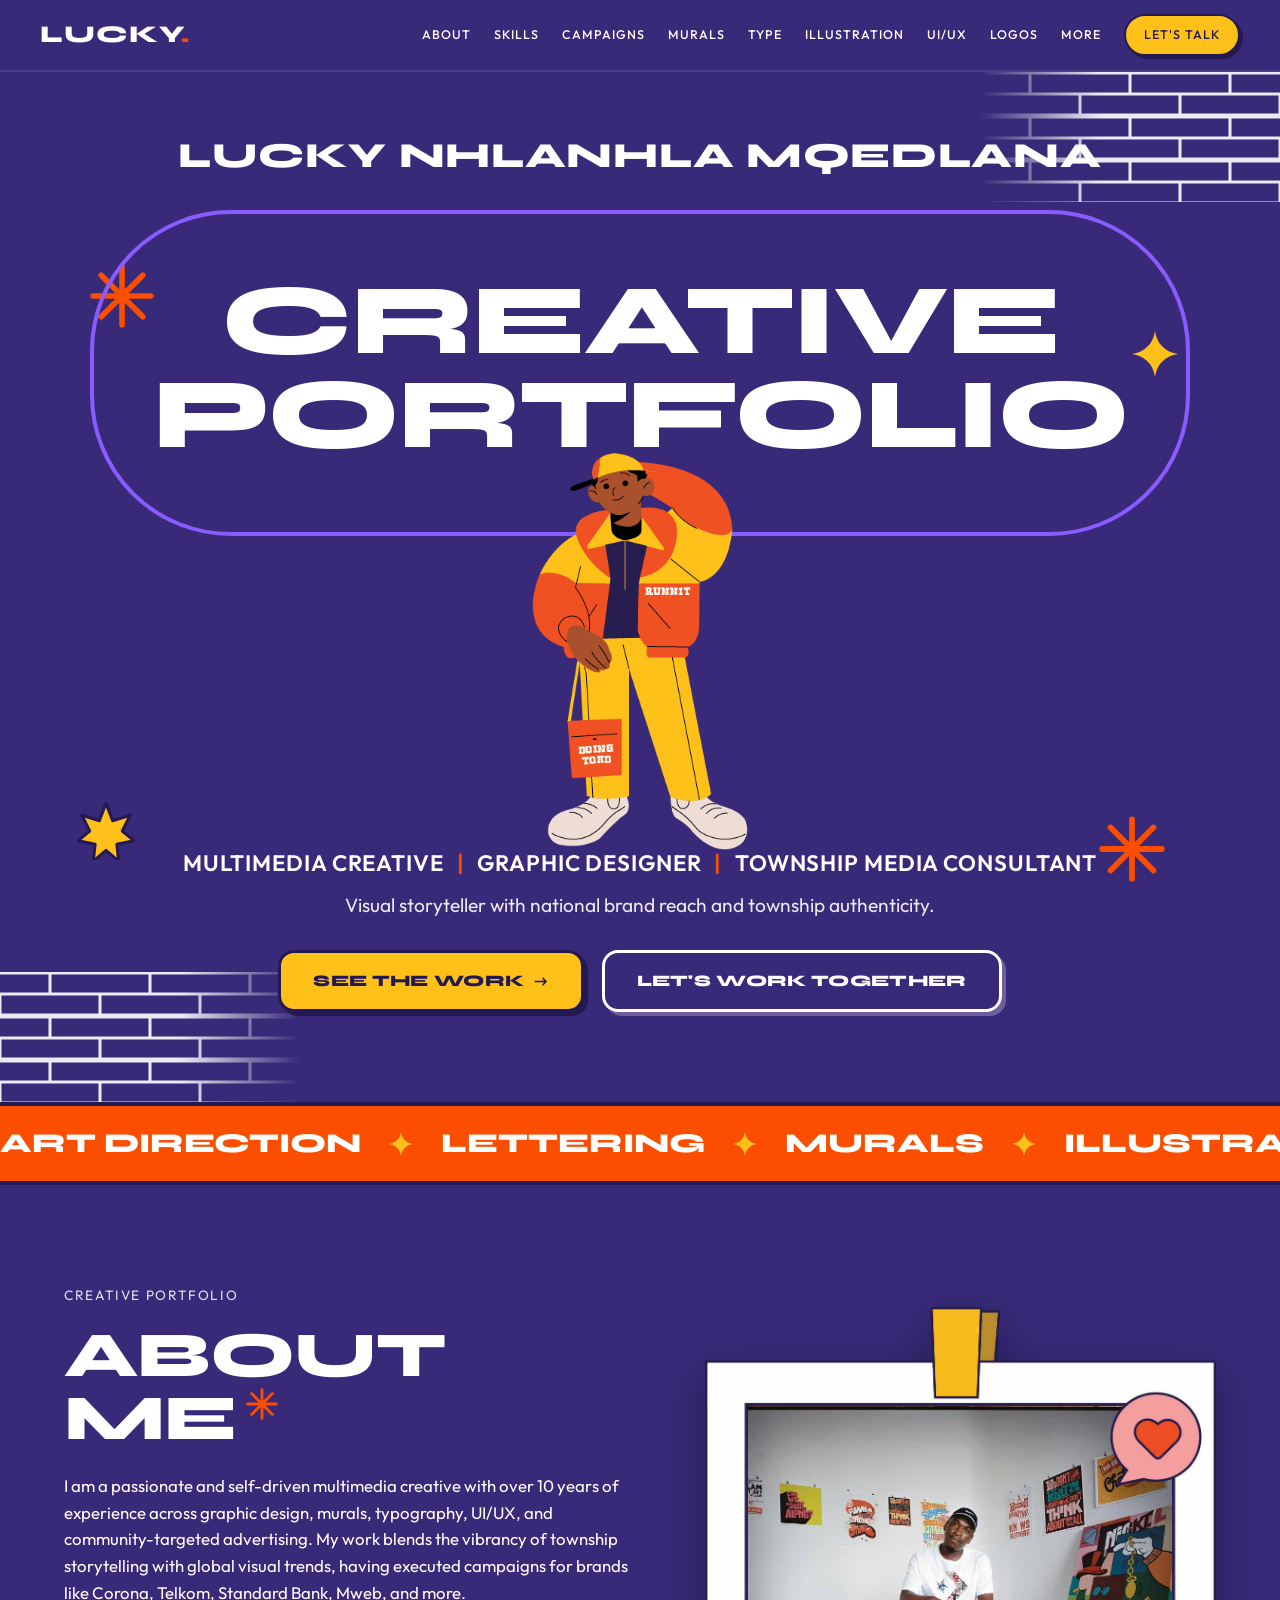
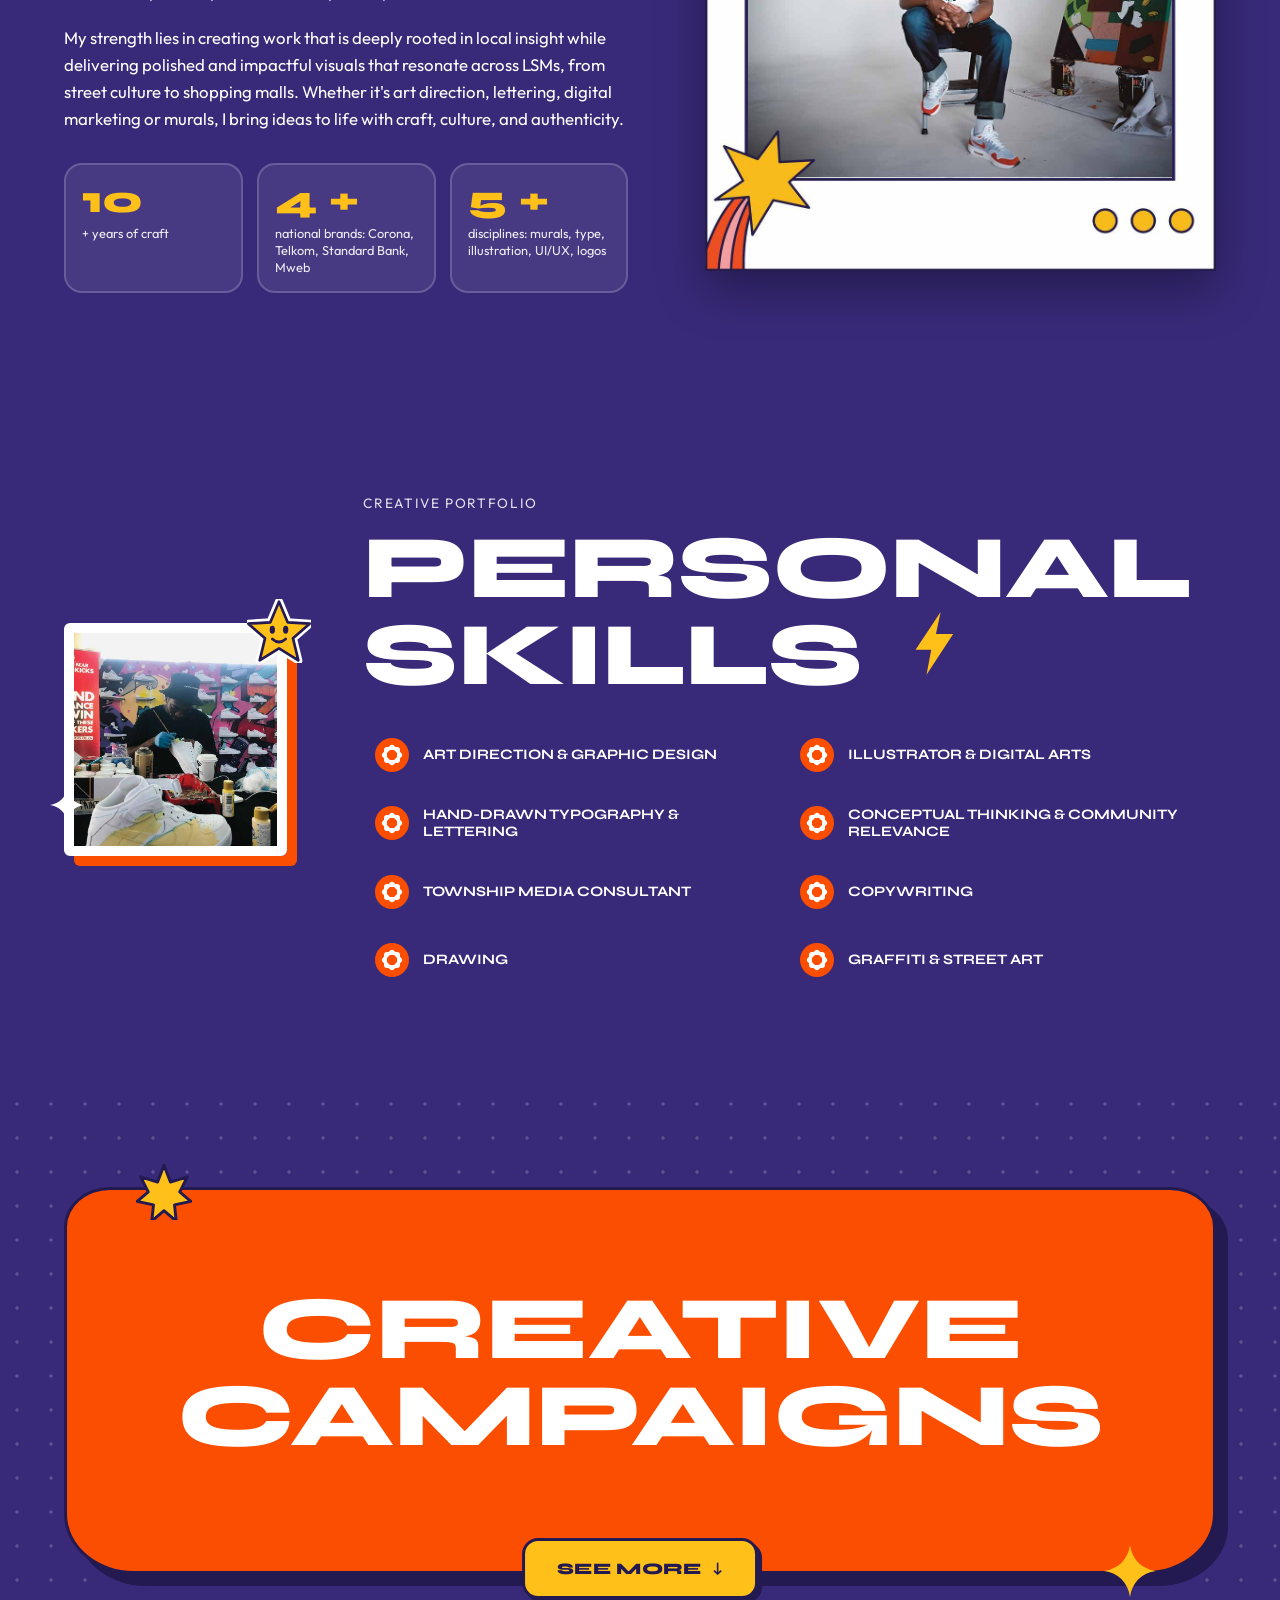
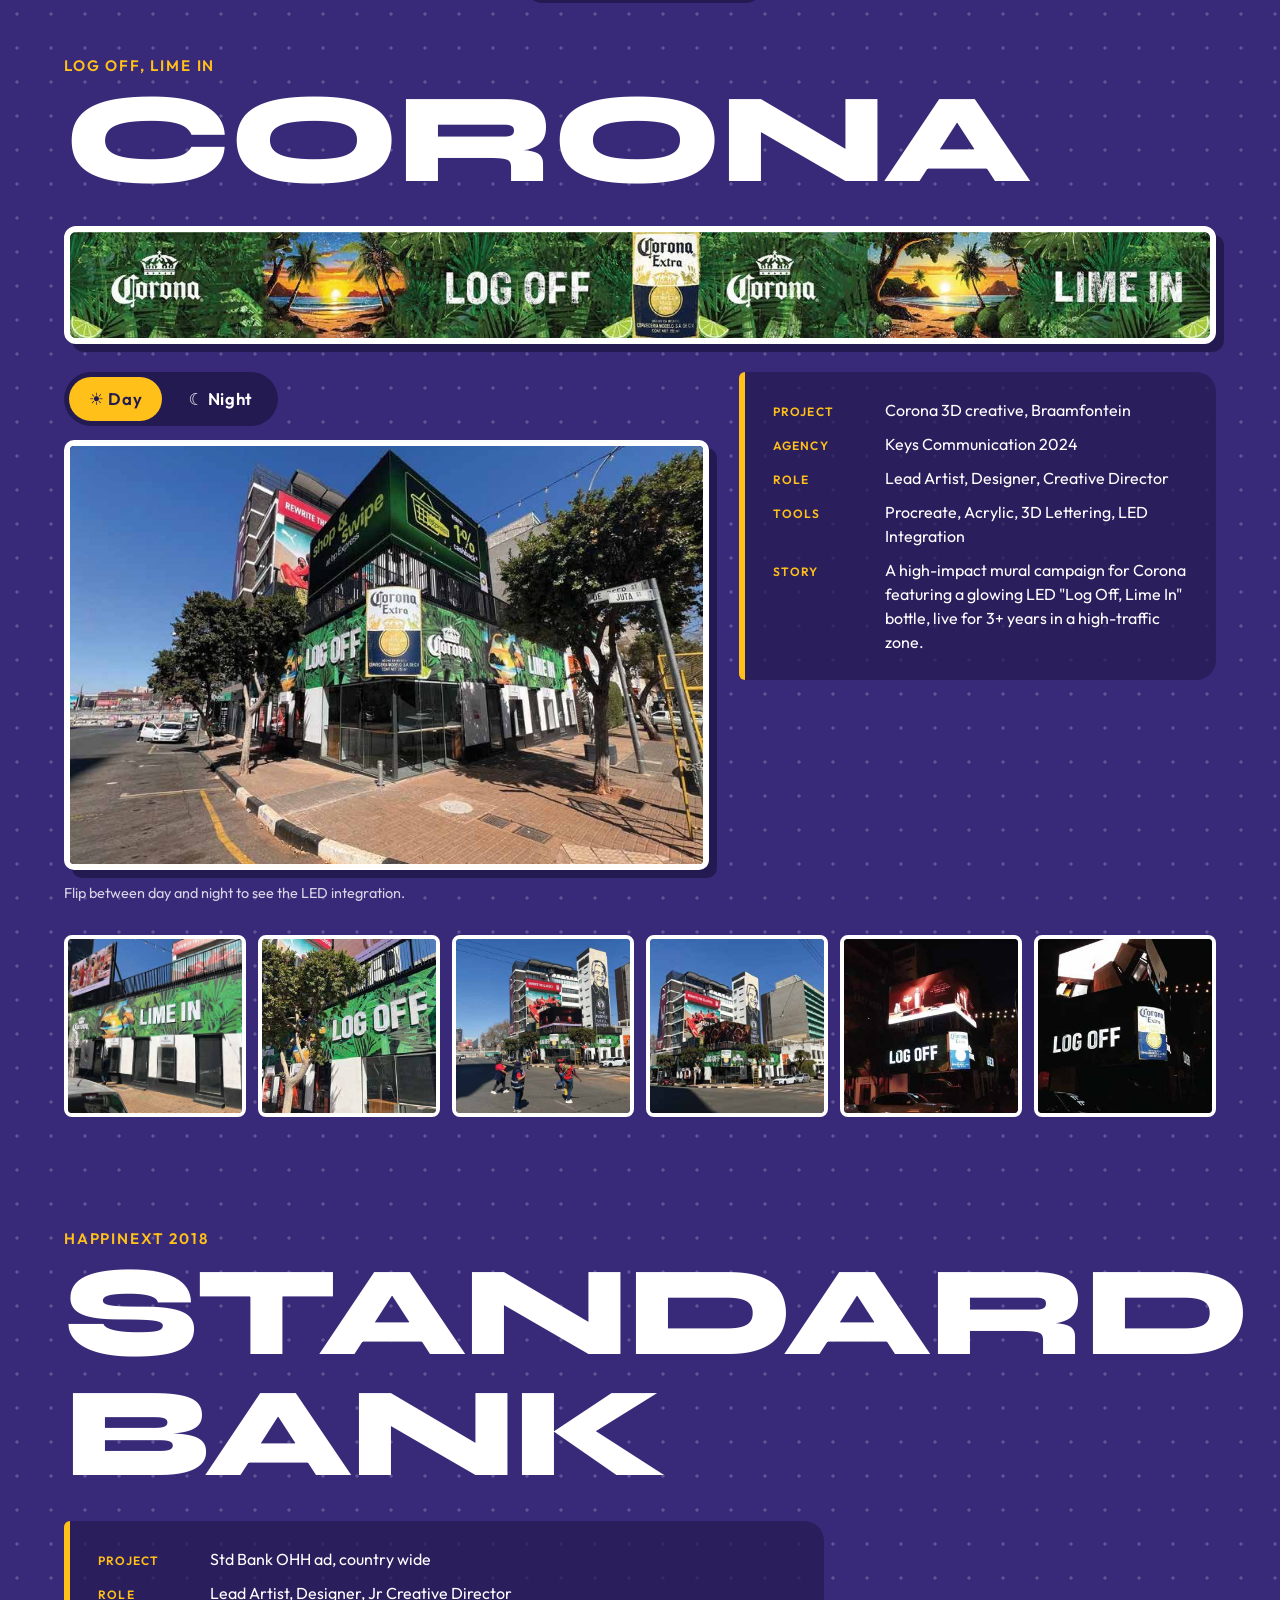
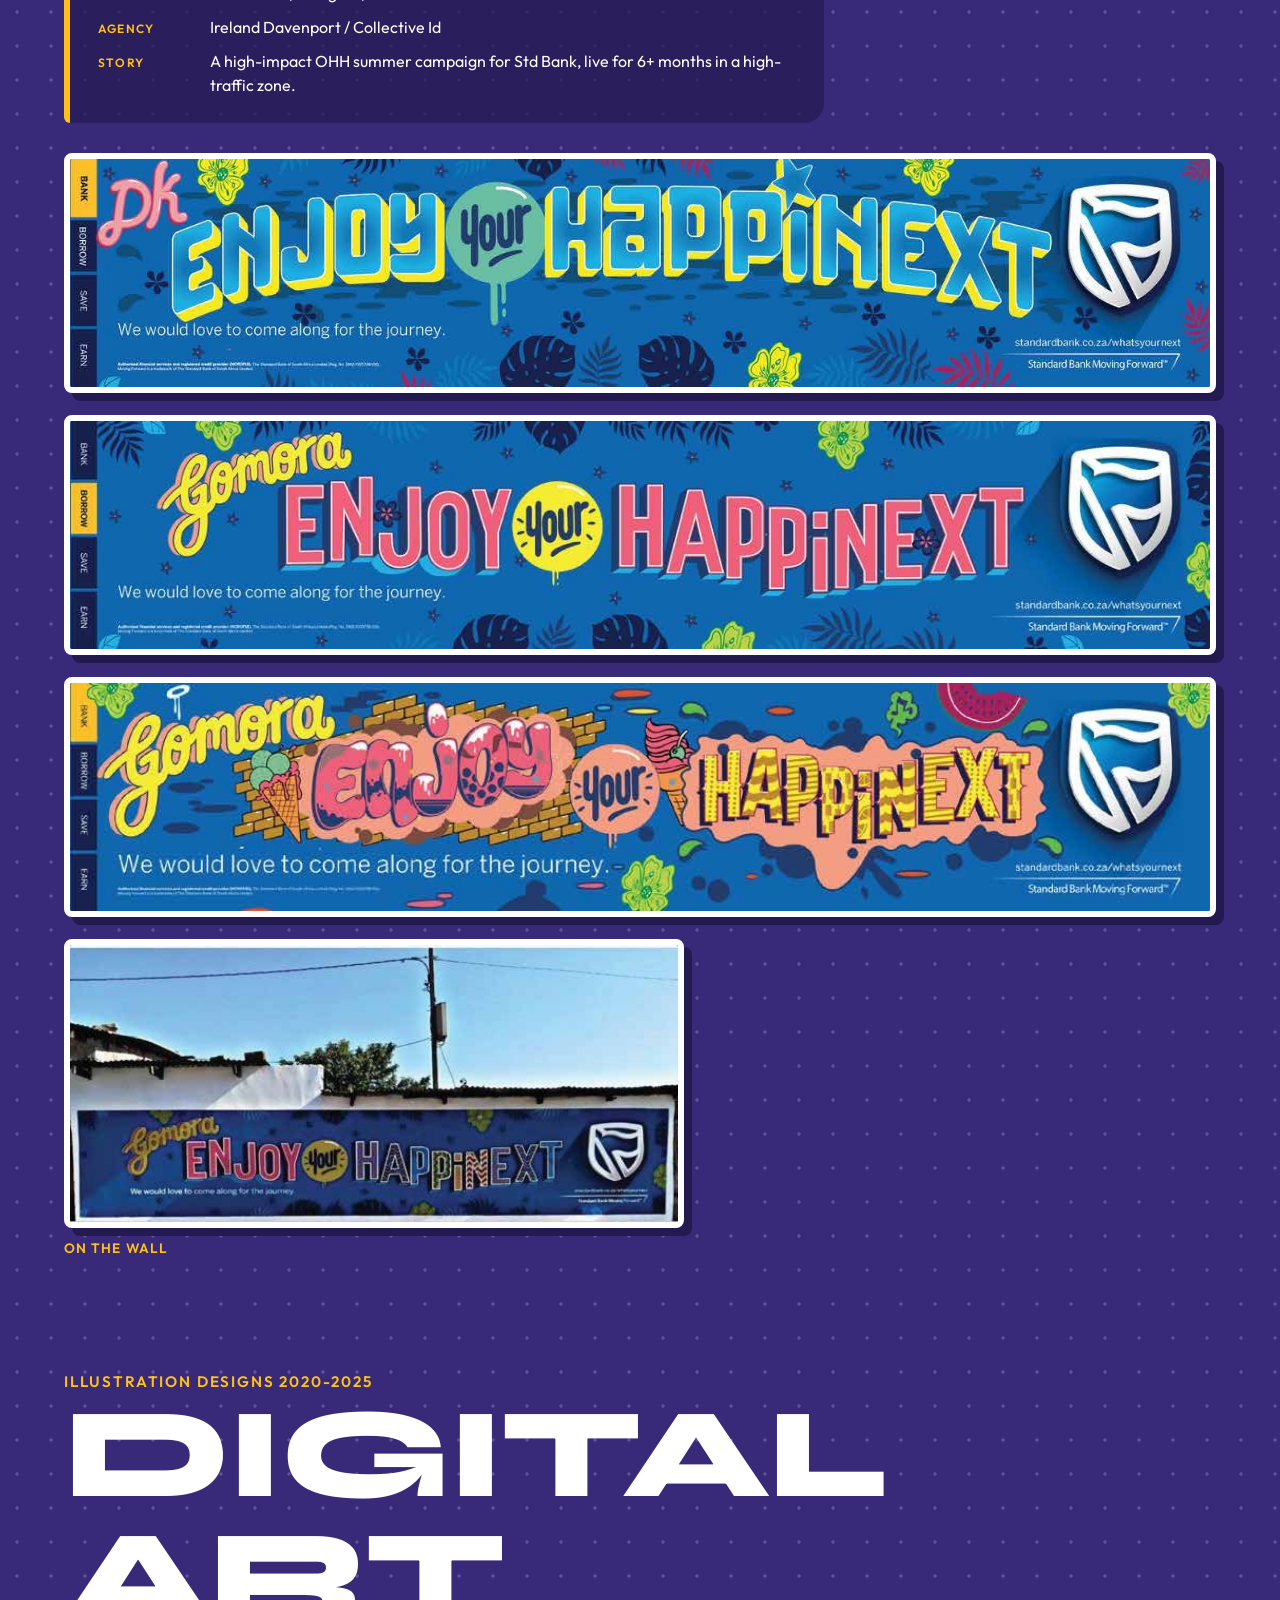
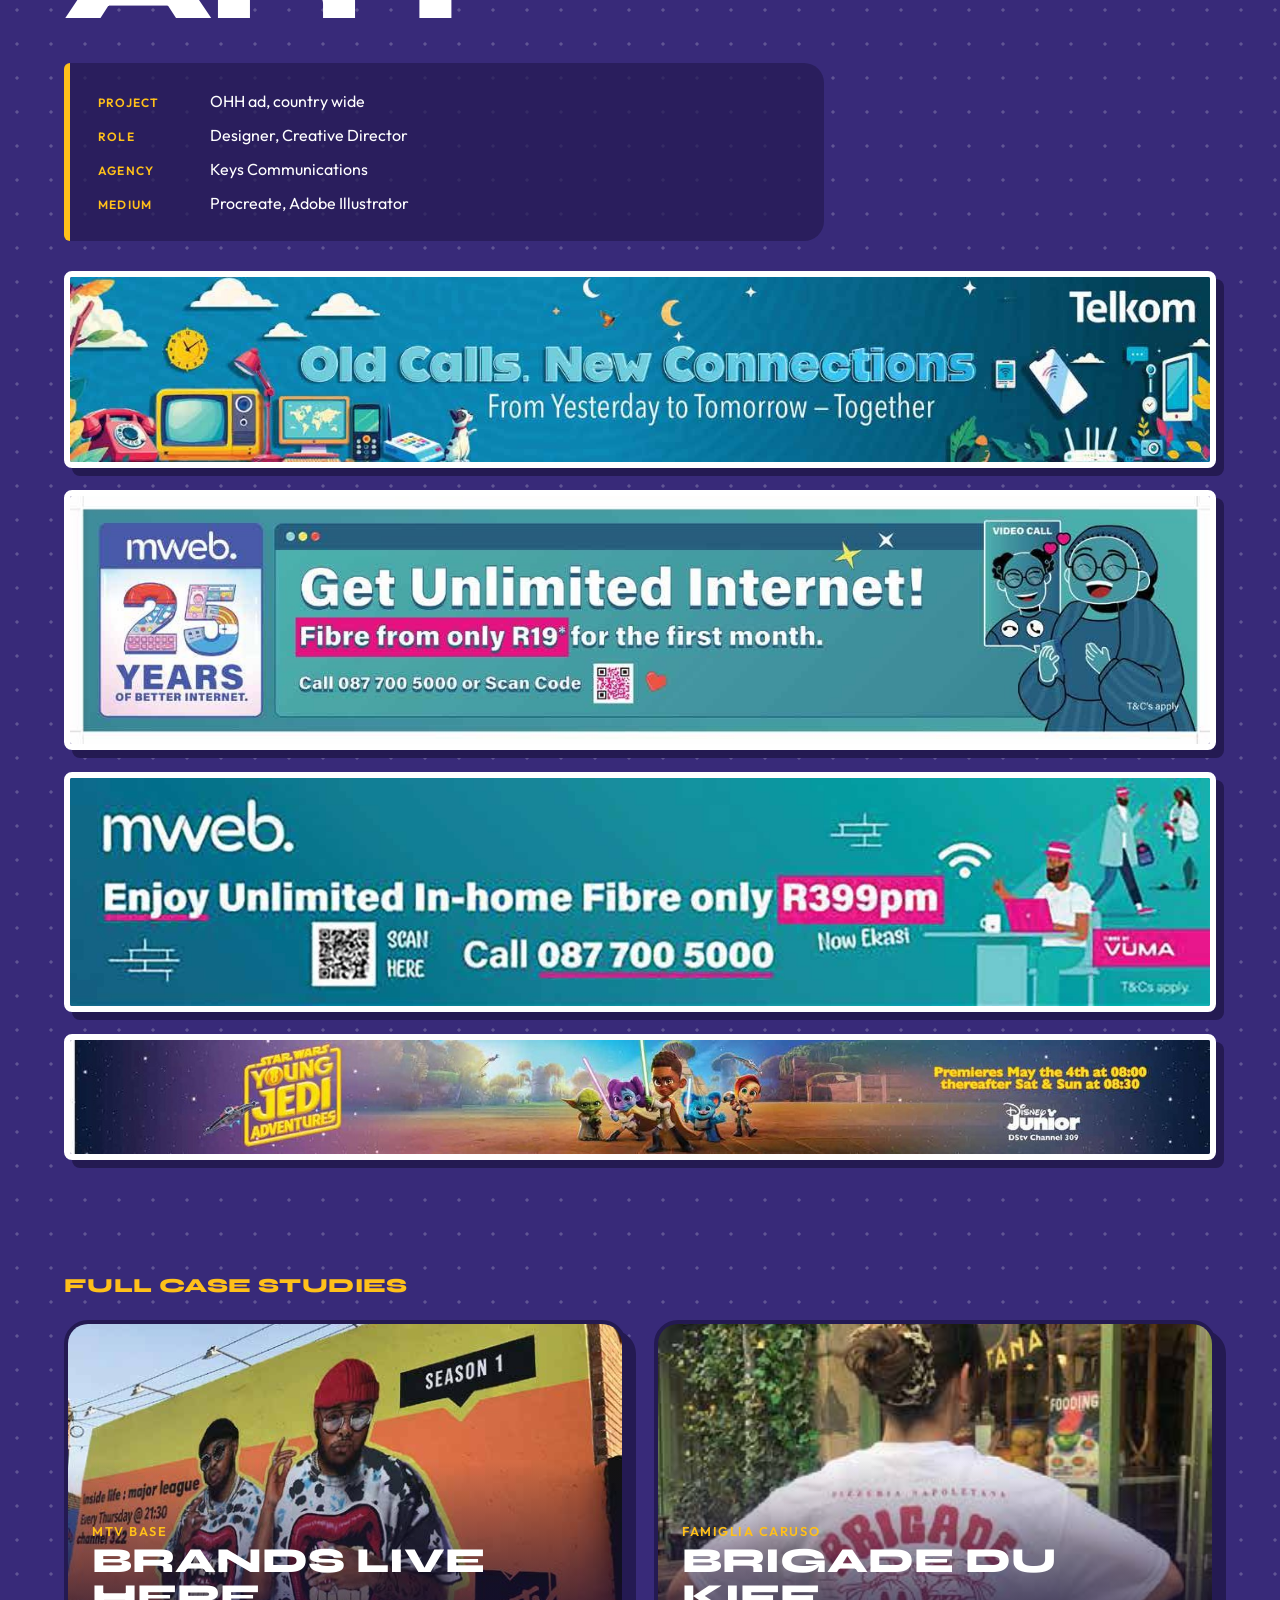
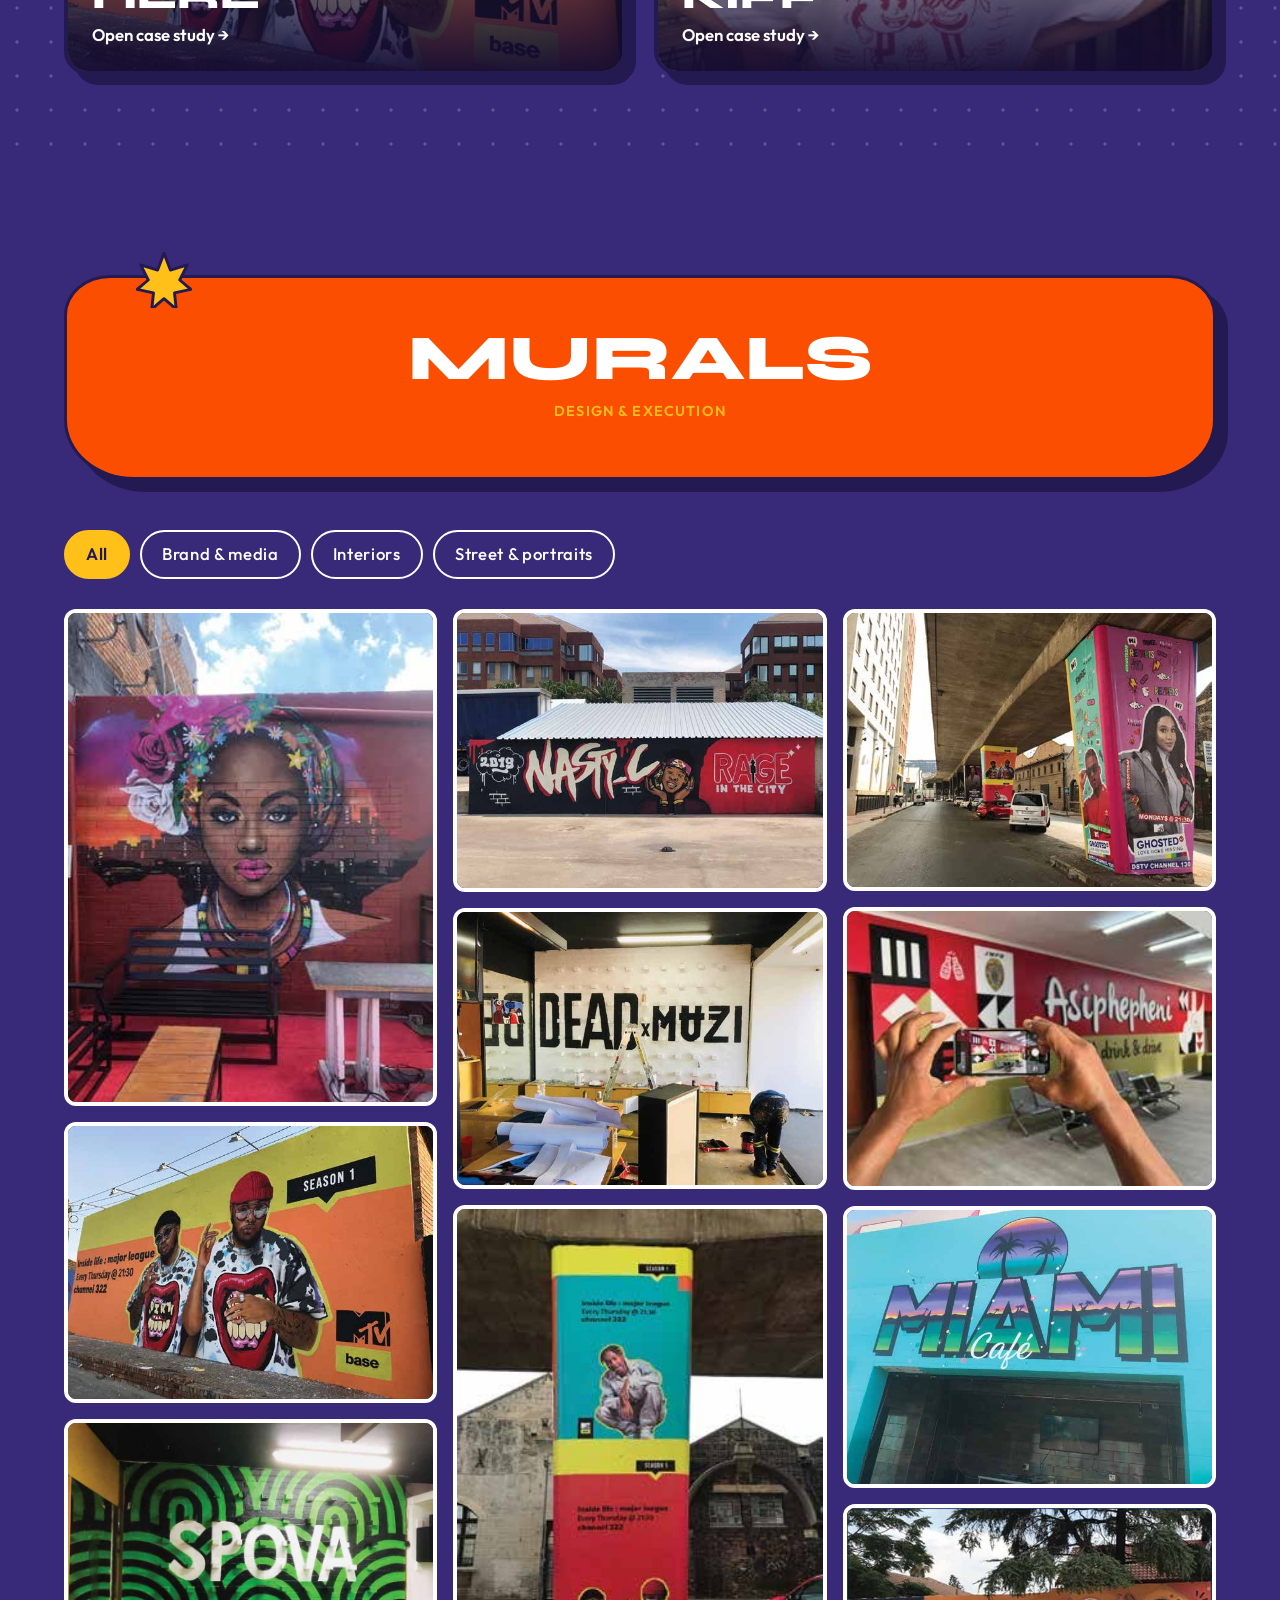
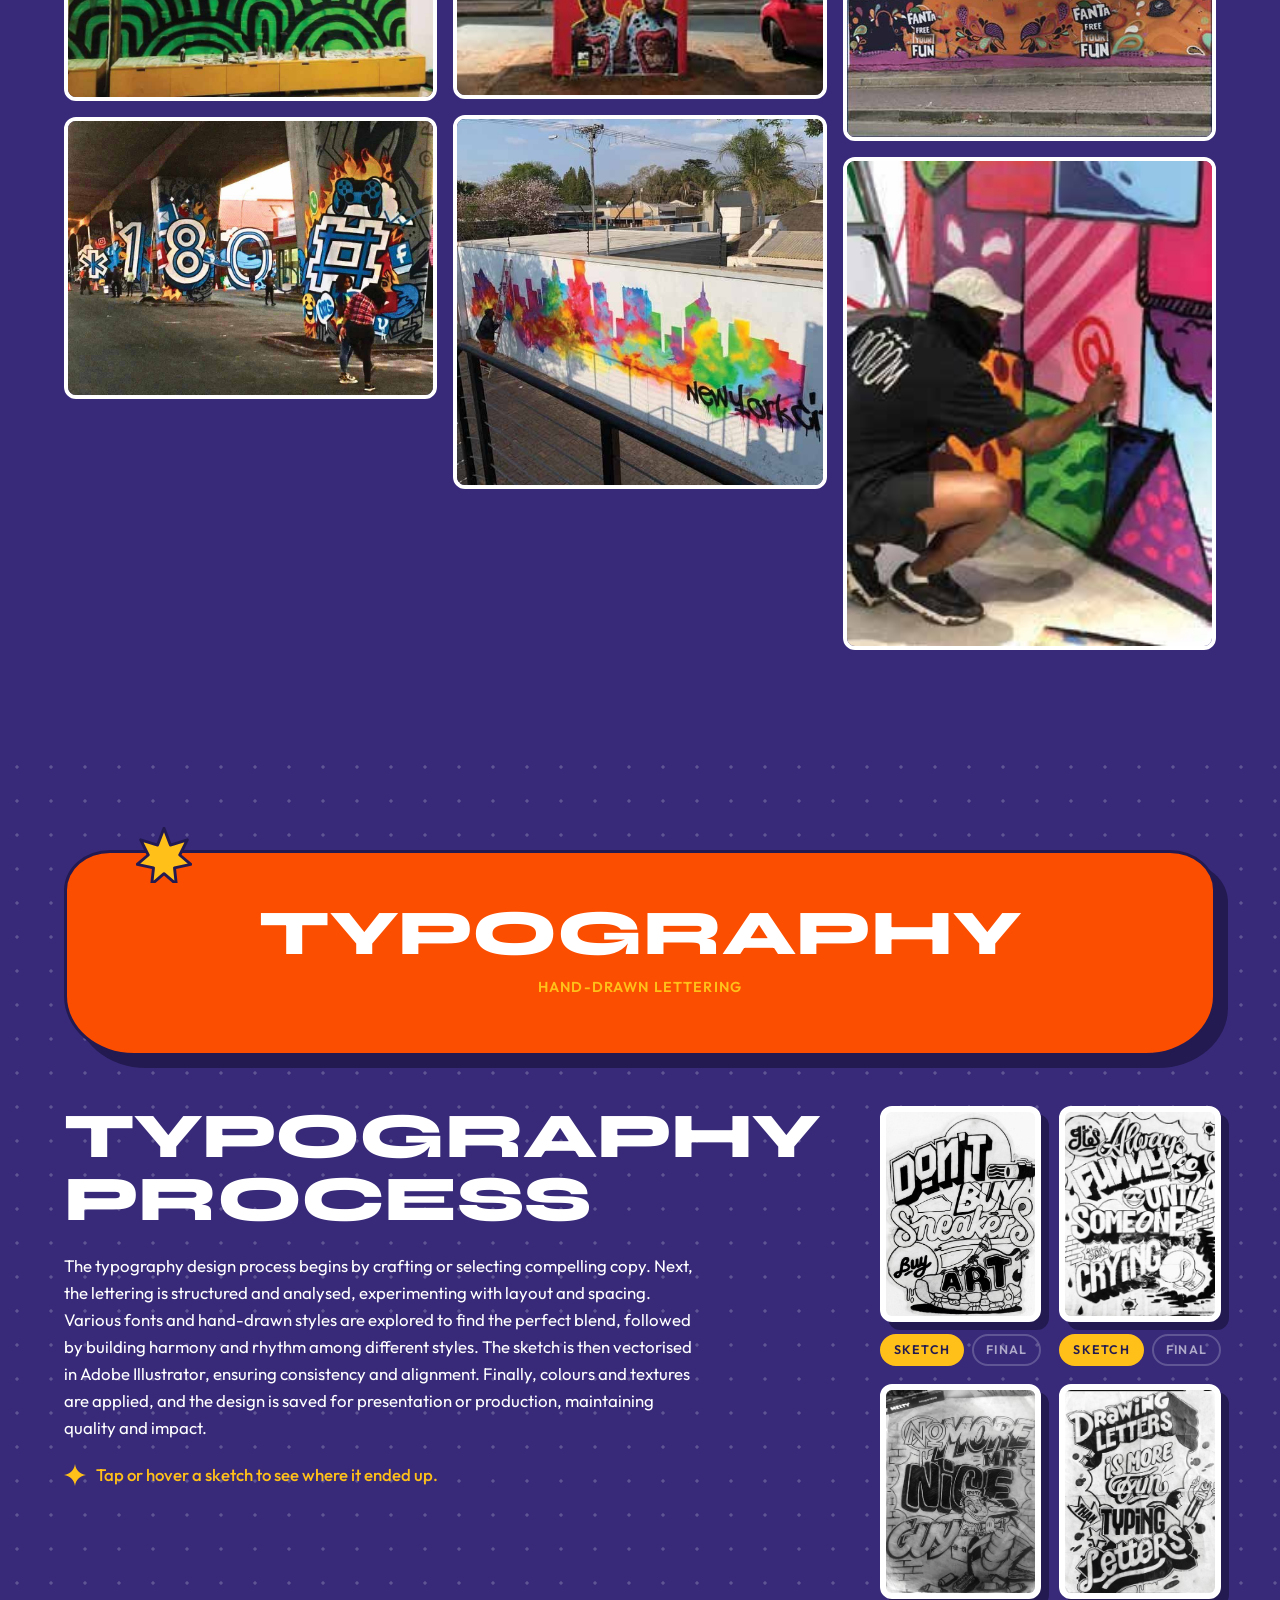
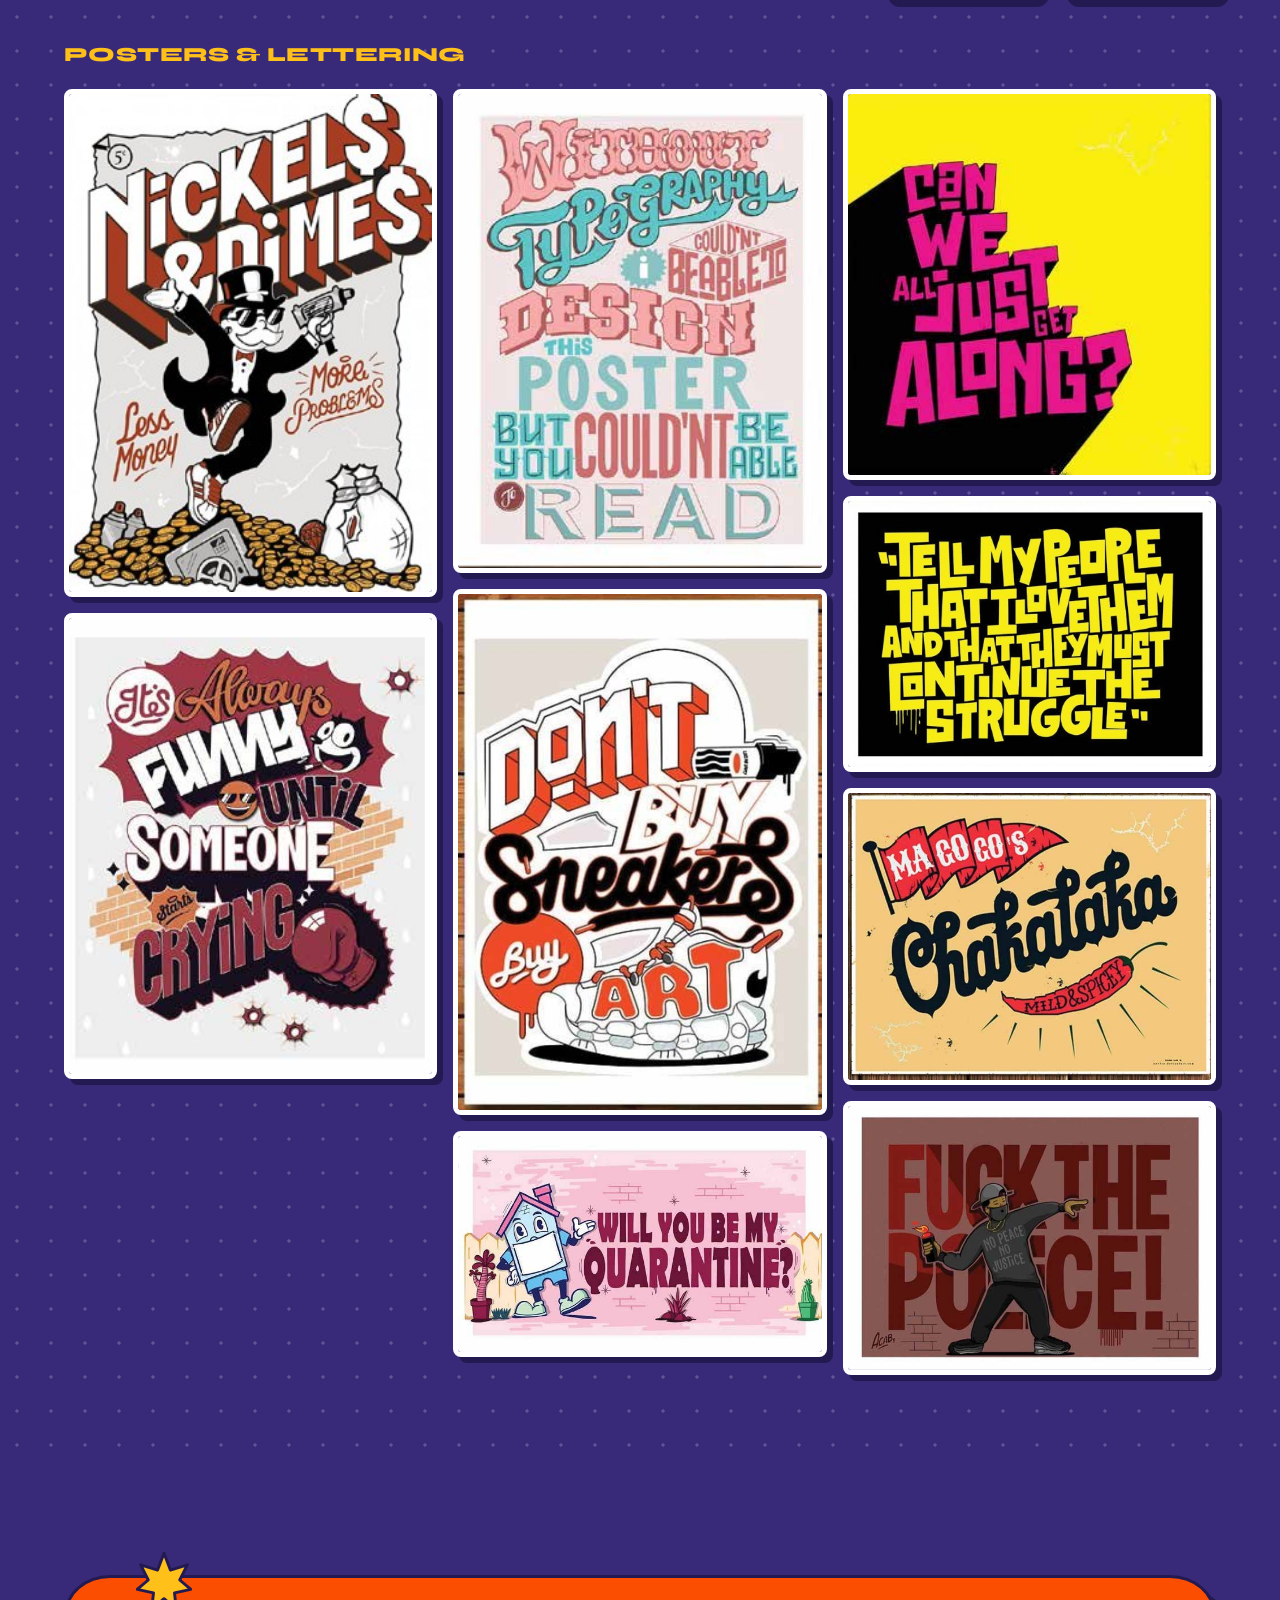
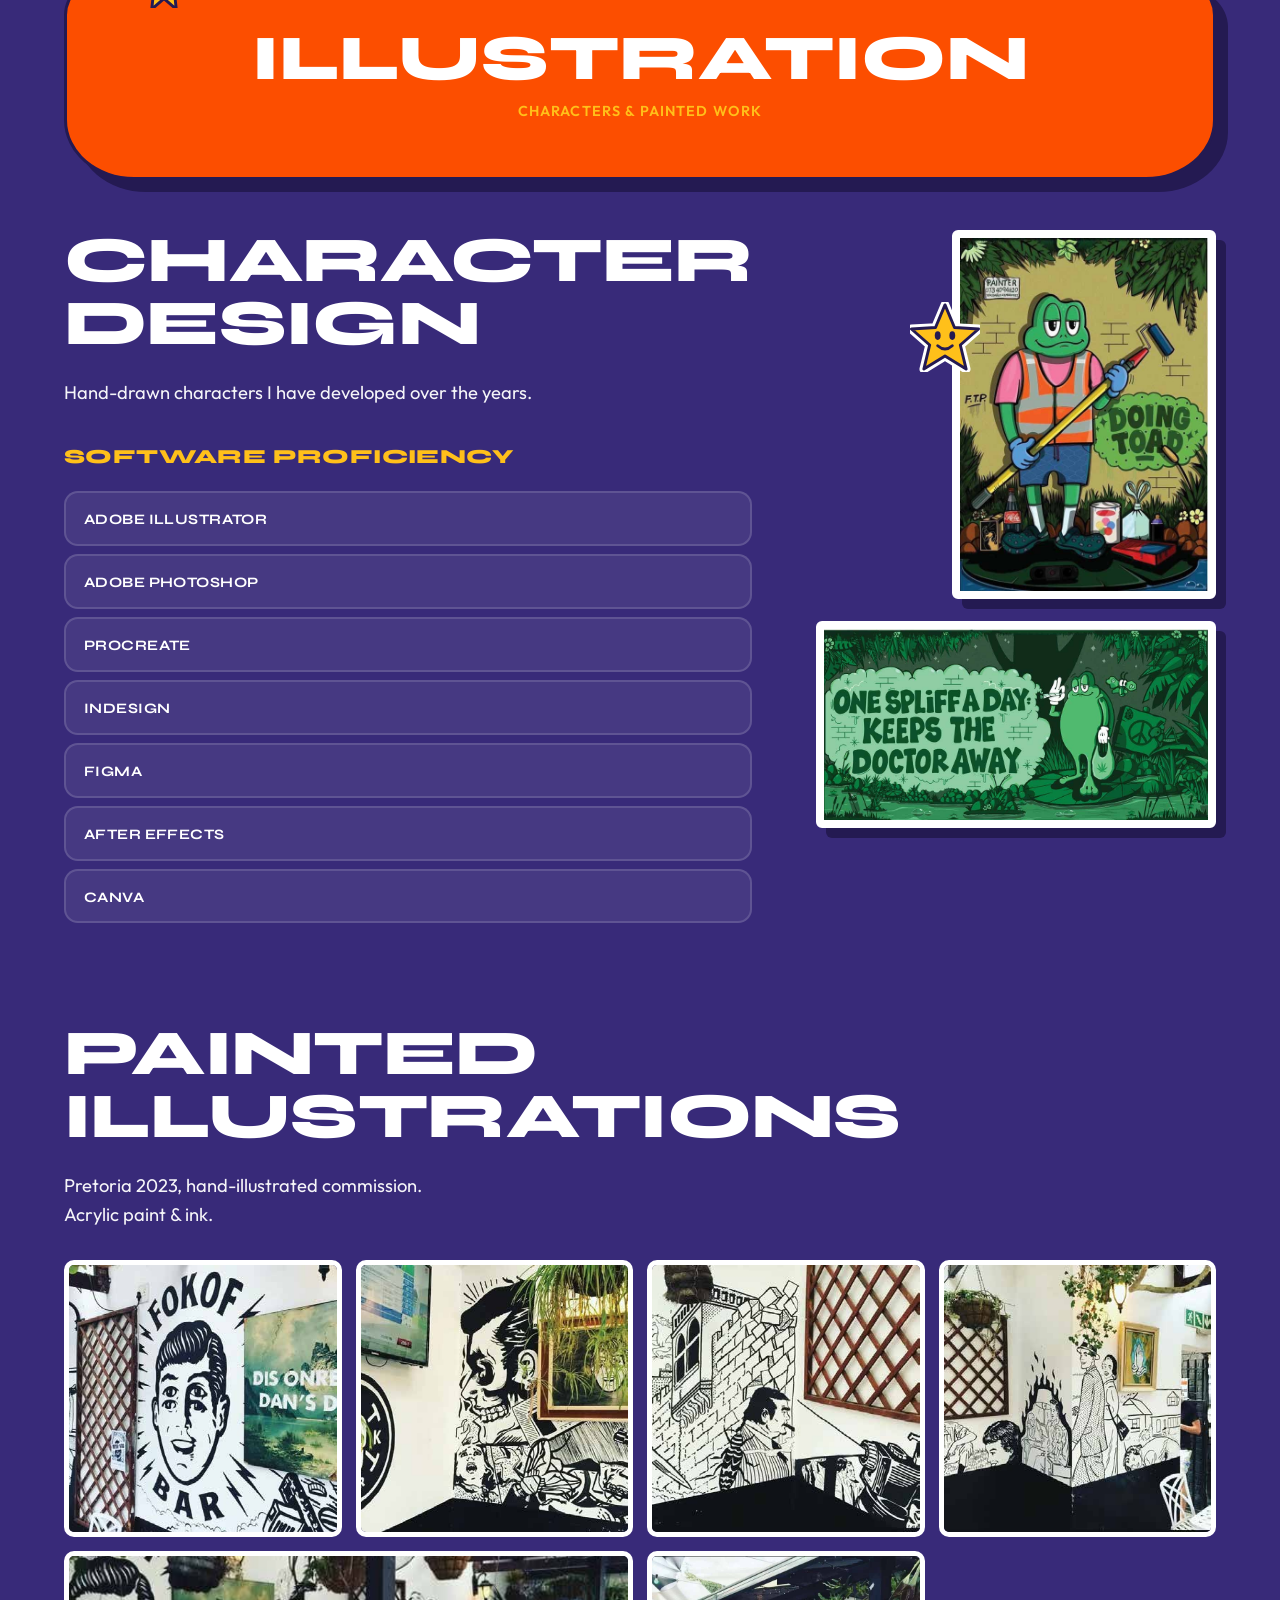
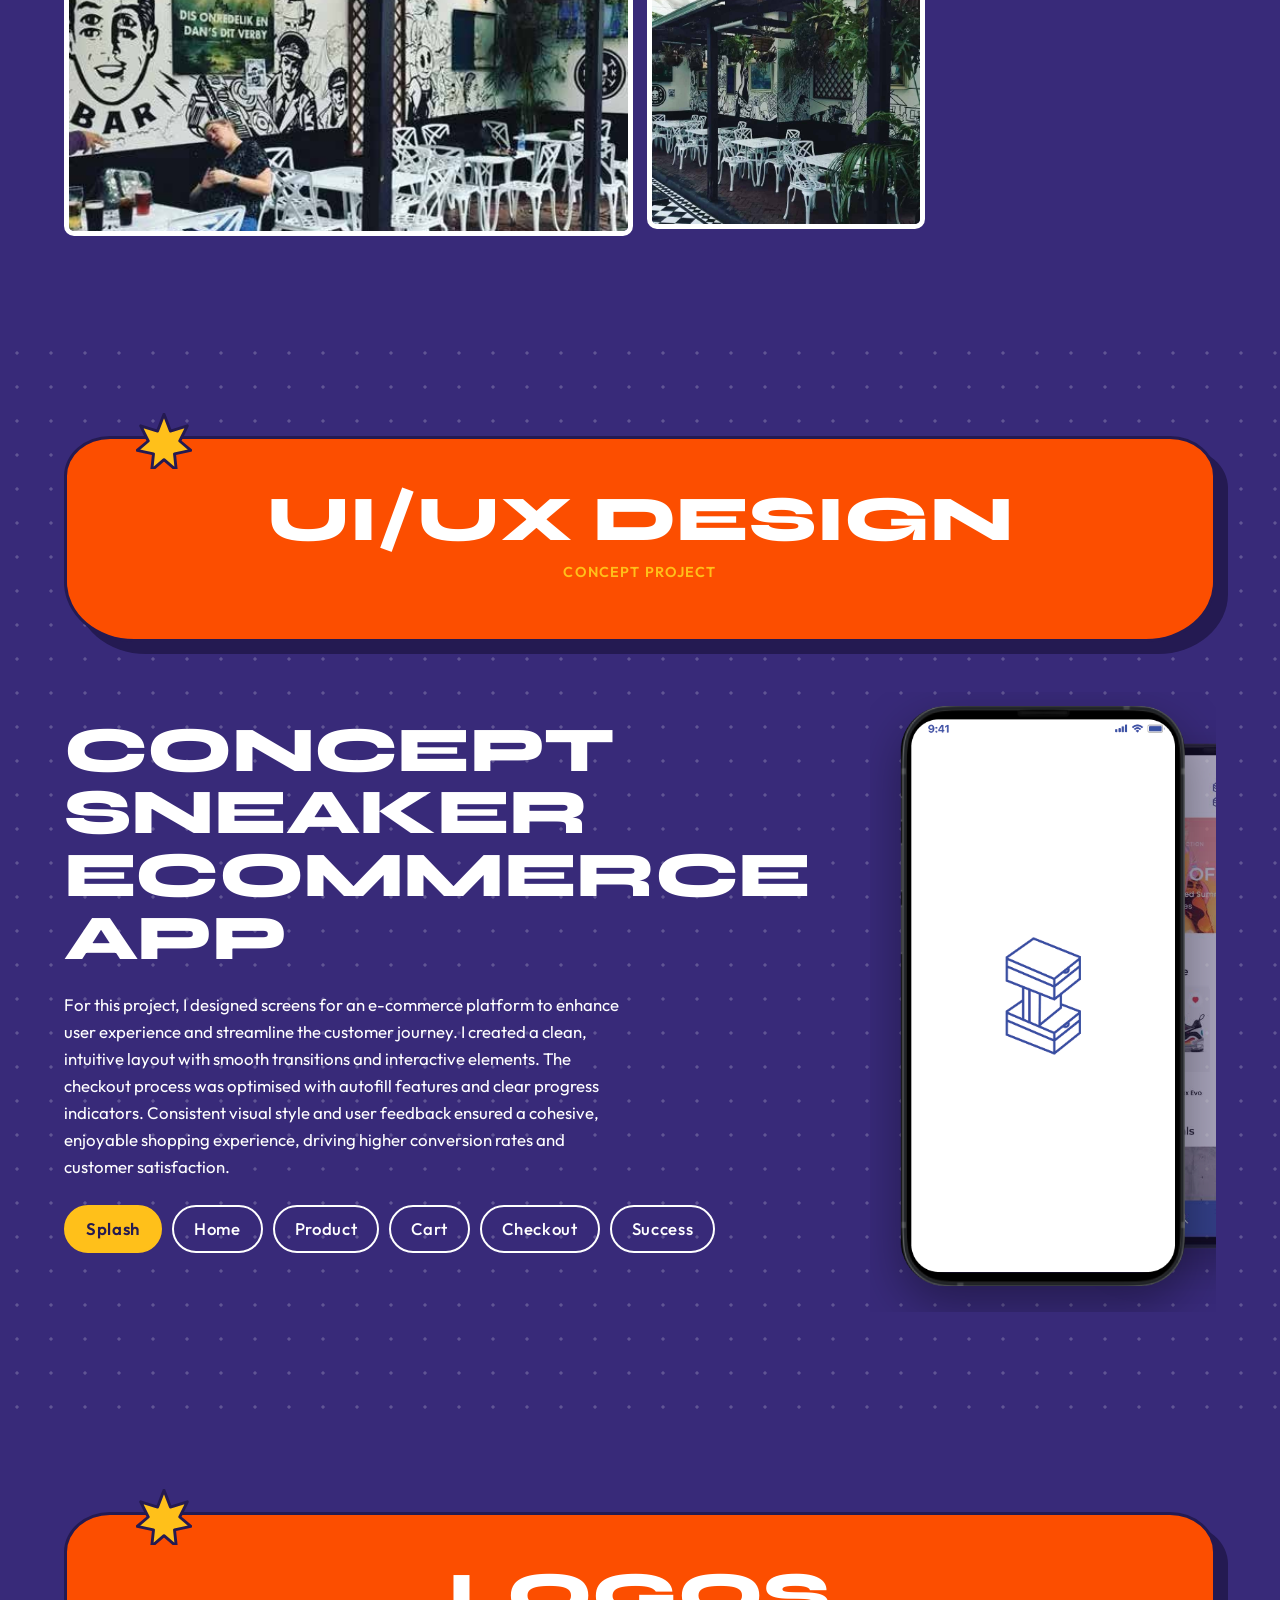
==== commit 8ca25ebc: "." ====
--- a/index.html
+++ b/index.html
@@ -101,8 +101,8 @@
 
           <ul class="stats">
             <li><b data-count="10">10</b><span>+ years of craft</span></li>
-            <li><b>4</b><span>national brands: Corona, Telkom, Standard Bank, Mweb</span></li>
-            <li><b>5</b><span>disciplines: murals, type, illustration, UI/UX, logos</span></li>
+            <li><b>4 +</b><span>national brands: Corona, Telkom, Standard Bank, Mweb</span></li>
+            <li><b>5 +</b><span>disciplines: murals, type, illustration, UI/UX, logos</span></li>
           </ul>
         </div>
 
